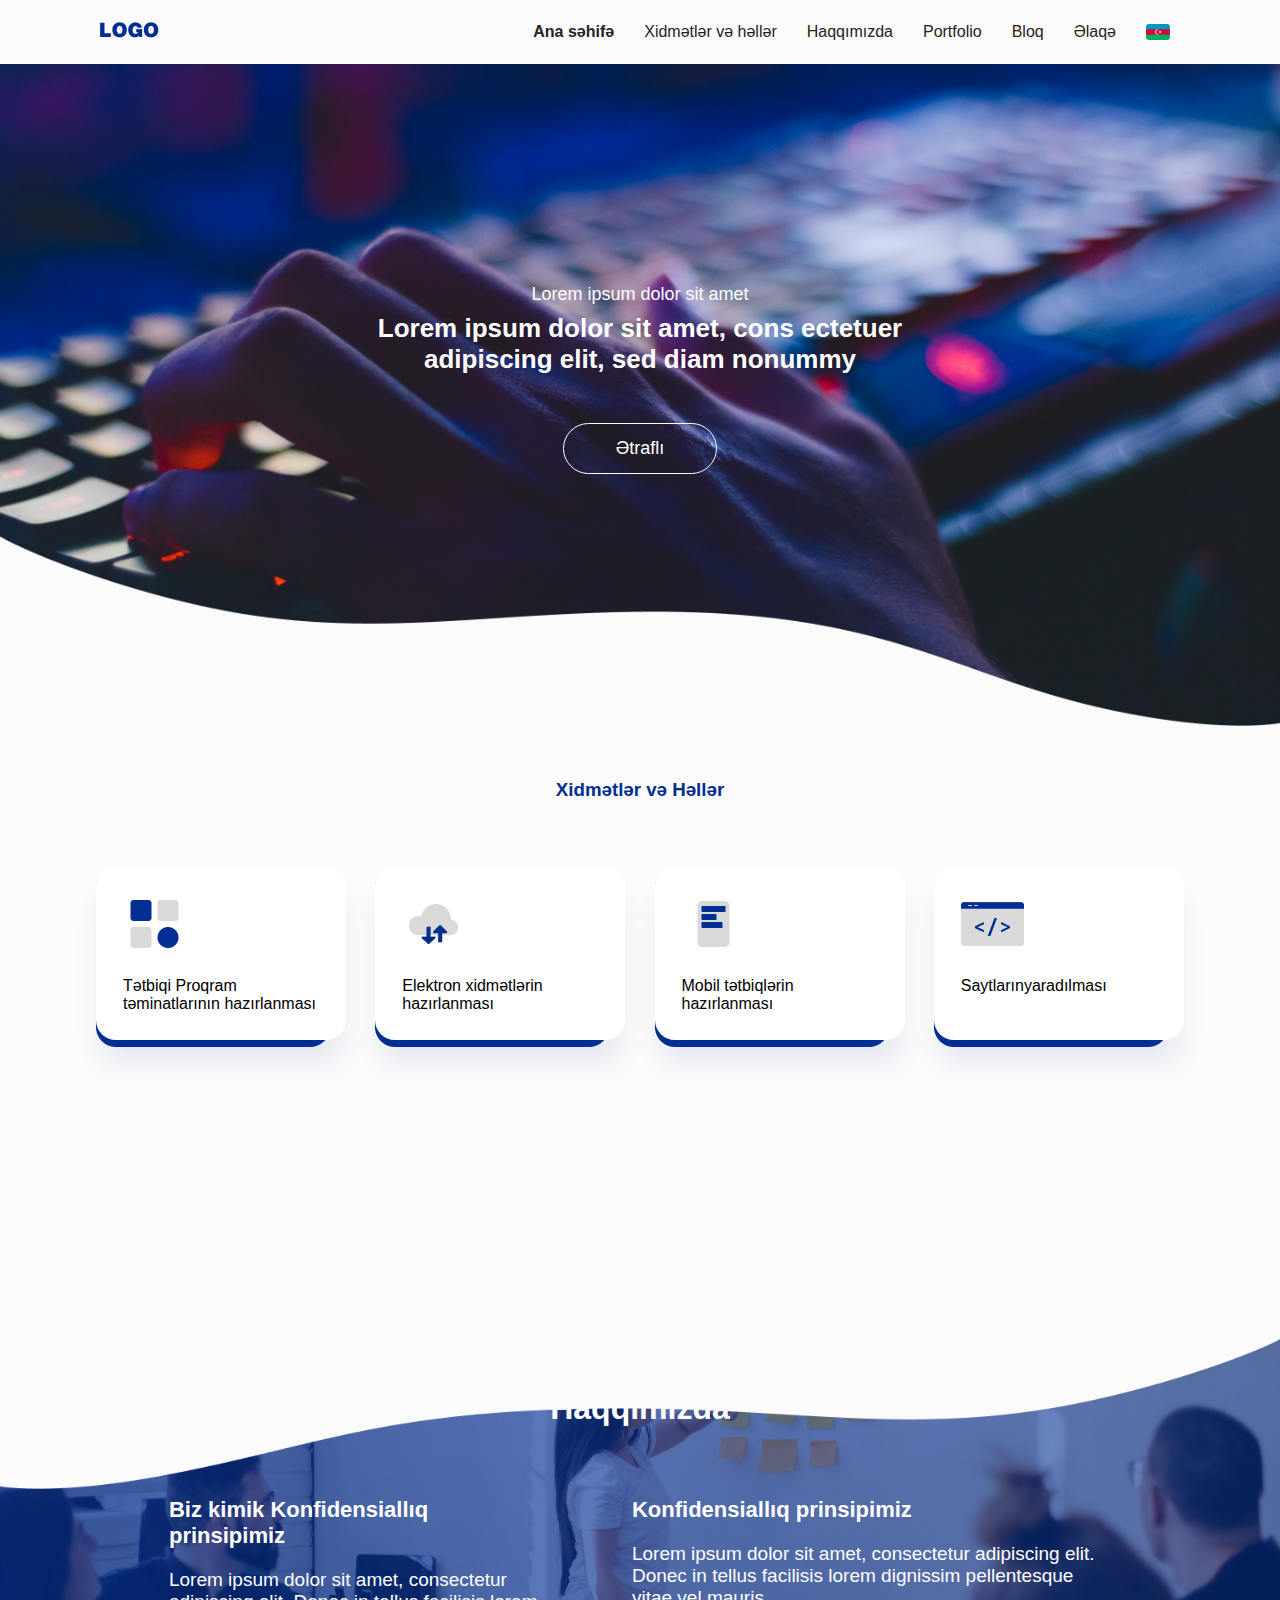
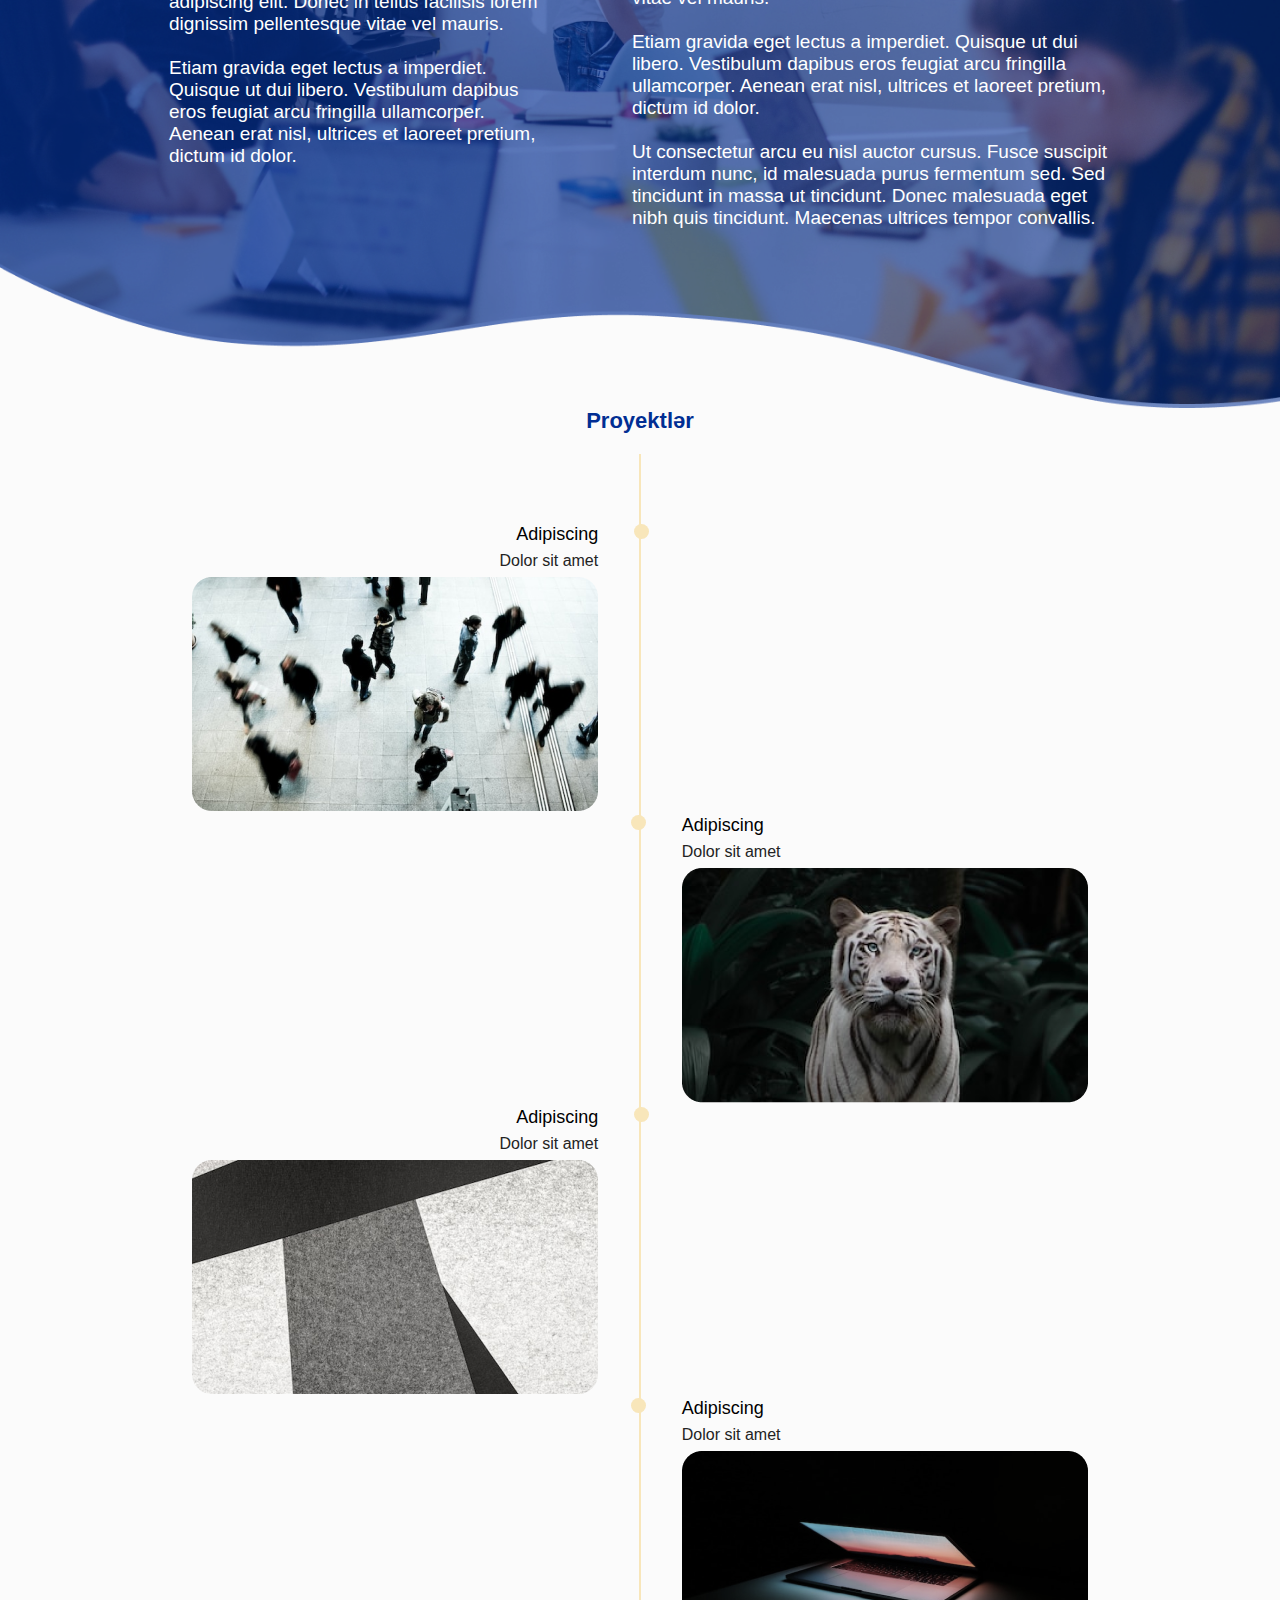
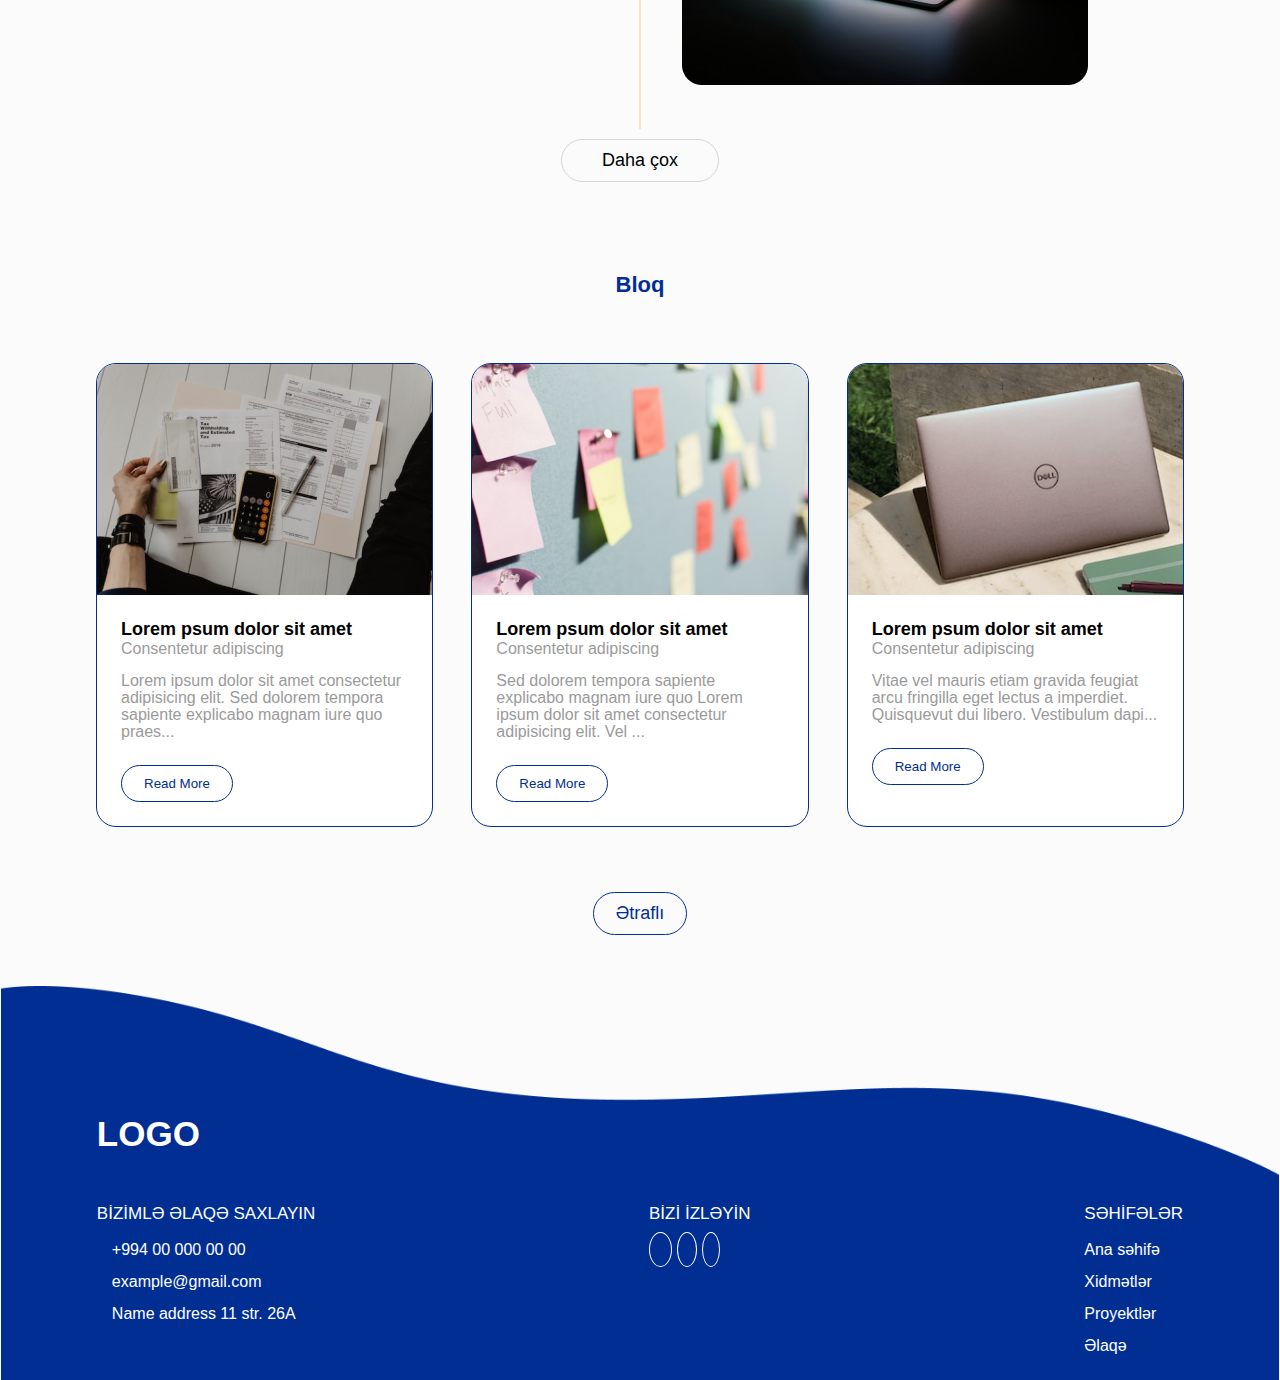
==== index.html @ 199d62a7 "first commit" ====
<!DOCTYPE html>
<html lang="en">
  <head>
    <meta charset="UTF-8" />
    <meta http-equiv="X-UA-Compatible" content="IE=edge" />
    <meta name="viewport" content="width=device-width, initial-scale=1.0" />
    <title>Document</title>
    <link rel="stylesheet" href="style.css" />
    <link
      rel="stylesheet"
      href="https://site-assets.fontawesome.com/releases/v6.2.1/css/all.css"
    />
    <link
      rel="stylesheet"
      href="https://site-assets.fontawesome.com/releases/v6.2.1/css/sharp-solid.css"
    />
    <link rel="stylesheet" href="responsive.css">
  </head>
  <body>
    <header>
      <div class="logoDiv">
        <a href="/"><img src="./media/LOGO.png" alt="" /></a>
      </div>
      <ul class="navigations">
        <li><a class="active" href="/">Ana səhifə</a></li>
        <li><a href="/services.html">Xidmətlər və həllər</a></li>
        <li><a href="/about.html">Haqqımızda</a></li>
        <li><a href="/portfolio.html">Portfolio</a></li>
        <li><a href="/blog.html">Bloq</a></li>
        <li><a href="/contact.html">Əlaqə</a></li>
        <ul class="has-dropdown">
          <img id="az" src="./media/az.png" alt="" />
          <img id="en" class="hide" src="./media/en.png" alt="" />
          <i class="fa-solid fa-sort-down"></i>
          <ul class="dropdown">
            <li>
              <a href="">
                <img class="eng" src="./media/en.png" alt="" />
              </a>
            </li>
            <li>
              <a href=""><img class="aze" src="./media/az.png" alt="" /></a>
            </li>
          </ul>
        </ul>
      </ul>
      <ul class="mobileNav">
        <li><a class="active" href="/">Ana səhifə</a></li>
        <li><a href="/services.html">Xidmətlər və həllər</a></li>
        <li><a href="/about.html">Haqqımızda</a></li>
        <li><a href="/portfolio.html">Portfolio</a></li>
        <li><a href="/blog.html">Bloq</a></li>
        <li><a href="/contact.html">Əlaqə</a></li>
        <ul class="lang mobilehas-dropdown">
          <img id="mobileaz" src="./media/az.png" alt="" />
          <img id="mobileen" class="hide" src="./media/en.png" alt="" />
          <i class="fa-solid fa-sort-down"></i>
          <ul class="mobiledropdown">
            <li>
              <a href="">
                <img class="mobileeng" src="./media/en.png" alt="" />
              </a>
            </li>
            <li>
              <a href=""><img class="mobileaze" src="./media/az.png" alt="" /></a>
            </li>
          </ul>
        </ul>
      </ul>
      <div class="navBtn">
        <div class="bar1"></div>
        <div class="bar2"></div>
        <div class="bar3"></div>
      </div>
    </header>

    <div class="section1">
      <img class="sec1Img" src="./media/homeBanner.png" alt="" />
      <div class="sec1Texts">
        <p>Lorem ipsum dolor sit amet</p>
        <h3>
          Lorem ipsum dolor sit amet, cons ectetuer adipiscing elit, sed diam
          nonummy
        </h3>
        <button>Ətraflı</button>
      </div>
    </div>

    <div class="section2">
      <img src="./media/sec2Bg.png" alt="" />
      <div class="section2Flex">
        <h3>Xidmətlər və Həllər</h3>
        <div class="sec2Content wrapper">
          <div class="box">
            <div class="boxImg">
              <img src="./media/services/box1.png" alt="" />
            </div>
            <div class="boxText">
              <p>Tətbiqi Proqram təminatlarının hazırlanması</p>
            </div>
          </div>
          <div class="box">
            <div class="boxImg">
              <img src="./media/services/box2.png" alt="" />
            </div>
            <div class="boxText"><p>Elektron xidmətlərin hazırlanması</p></div>
          </div>
          <div class="box">
            <div class="boxImg">
              <img src="./media/services/box3.png" alt="" />
            </div>
            <div class="boxText"><p>Mobil tətbiqlərin hazırlanması</p></div>
          </div>
          <div class="box">
            <div class="boxImg">
              <img src="./media/services/box4.png" alt="" />
            </div>
            <div class="boxText"><p>Saytlarınyaradılması</p></div>
          </div>
        </div>
      </div>
    </div>

    <div class="section3">
      <div class="sec3BgImages">
        <img class="sec3Img" src="./media/sec3img.png" alt="" />
        <img class="sec3Bg" src="./media/sec3bg.png" alt="" />
      </div>
      <div class="sec3Content">
        <h1>Haqqımızda</h1>
        <div class="sec3Texts">
          <div class="left">
            <h3>Biz kimik Konfidensiallıq prinsipimiz</h3>
            <p>
              Lorem ipsum dolor sit amet, consectetur adipiscing elit. Donec in
              tellus facilisis lorem dignissim pellentesque vitae vel mauris.
              <br /><br />
              Etiam gravida eget lectus a imperdiet. Quisque ut dui libero.
              Vestibulum dapibus eros feugiat arcu fringilla ullamcorper. Aenean
              erat nisl, ultrices et laoreet pretium, dictum id dolor.
            </p>
          </div>
          <div class="right">
            <h3>Konfidensiallıq prinsipimiz</h3>
            <p>
              Lorem ipsum dolor sit amet, consectetur adipiscing elit. Donec in
              tellus facilisis lorem dignissim pellentesque vitae vel mauris.
              <br /><br />
              Etiam gravida eget lectus a imperdiet. Quisque ut dui libero.
              Vestibulum dapibus eros feugiat arcu fringilla ullamcorper. Aenean
              erat nisl, ultrices et laoreet pretium, dictum id dolor.
              <br /><br />
              Ut consectetur arcu eu nisl auctor cursus. Fusce suscipit interdum
              nunc, id malesuada purus fermentum sed. Sed tincidunt in massa ut
              tincidunt. Donec malesuada eget nibh quis tincidunt. Maecenas
              ultrices tempor convallis.
            </p>
          </div>
        </div>
      </div>
    </div>

    <div class="projectPage wrapper">
      <h1>Proyektlər</h1>
      <div class="projectContainer">
        <div class="line"></div>
        <div class="proContInner">
          <div class="ProjectLeft projectDisplay">
            <div class="first">
              <h4>Adipiscing</h4>
              <p>Dolor sit amet</p>
              <div class="addImg">
                <img src="./media/projects/project1.png" alt="" />
              </div>
            </div>

            <div class="second"></div>
          </div>

          <div class="ProjectRight projectDisplay">
            <div class="first"></div>

            <div class="second">
              <h4>Adipiscing</h4>
              <p>Dolor sit amet</p>
              <div class="addImg">
                <img src="./media/projects/project2.png" alt="" />
              </div>
            </div>
          </div>

          <div class="ProjectLeft projectDisplay">
            <div class="first">
              <h4>Adipiscing</h4>
              <p>Dolor sit amet</p>
              <div class="addImg">
                <img src="./media/projects/project3.png" alt="" />
              </div>
            </div>

            <div class="second"></div>
          </div>

          <div class="ProjectRight projectDisplay">
            <div class="first"></div>

            <div class="second">
              <h4>Adipiscing</h4>
              <p>Dolor sit amet</p>
              <div class="addImg">
                <img src="./media/projects/project4.png" alt="" />
              </div>
            </div>
          </div>

          <div class="ProjectLeft projectDisplay">
            <div class="first">
              <h4>Adipiscing</h4>
              <p>Dolor sit amet</p>
              <div class="addImg">
                <img src="./media/blogs/blog5.png" alt="" />
              </div>
            </div>
            <div class="second"></div>
          </div>

          <div class="ProjectRight projectDisplay">
            <div class="first"></div>
            <div class="second">
              <h4>Adipiscing</h4>
              <p>Dolor sit amet</p>
              <div class="addImg">
                <img src="./media/blogs/blog1.png" alt="" />
              </div>
            </div>
          </div>

        </div>
      </div>
      <div class="buttonDiv">
        <button class="projectMoreBnt">Daha çox</button>
      </div>
    </div>

    <div class="blogPage wrapper">
      <h1>Bloq</h1>
      <div class="blogs">
        <div class="blogBox">
          <div class="blogImg">
            <img src="./media/blogs/blog1.png" alt="" />
          </div>
          <div class="blogContent">
            <div class="blogContentHeader">
              <h4>Lorem psum dolor sit amet</h4>
              <p>Consentetur adipiscing</p>
            </div>
            <div class="blogContentText">
              <p class="content">
                Lorem ipsum dolor sit amet consectetur adipisicing elit. Sed
                dolorem tempora sapiente explicabo magnam iure quo praesentium
                obcaecati autem in, tempore inventore voluptas! Nemo, nulla quis
                adipisci tempora id explicabo.
              </p>
              <button onclick="readMore(this)" class="blogButton">
                Read More
              </button>
            </div>
          </div>
        </div>

        <div class="blogBox">
          <div class="blogImg">
            <img src="./media/blogs/blog2.png" alt="" />
          </div>
          <div class="blogContent">
            <div class="blogContentHeader">
              <h4>Lorem psum dolor sit amet</h4>
              <p>Consentetur adipiscing</p>
            </div>
            <div class="blogContentText">
              <p class="content">
                Sed dolorem tempora sapiente explicabo magnam iure quo Lorem
                ipsum dolor sit amet consectetur adipisicing elit. Vel
                blanditiis voluptatibus officia veniam dolorum iste, aliquid
                autem. Repellat dignissimos molestiae quod error in vitae
                quisquam ipsam, ducimus quidem voluptatum repellendus.
              </p>
              <button onclick="readMore(this)" class="blogButton">
                Read More
              </button>
            </div>
          </div>
        </div>

        <div class="blogBox">
          <div class="blogImg">
            <img src="./media/blogs/blog3.png" alt="" />
          </div>
          <div class="blogContent">
            <div class="blogContentHeader">
              <h4>Lorem psum dolor sit amet</h4>
              <p>Consentetur adipiscing</p>
            </div>
            <div class="blogContentText">
              <p class="content">
                Vitae vel mauris etiam gravida feugiat arcu fringilla eget
                lectus a imperdiet. Quisquevut dui libero. Vestibulum dapibus
                eros feugiat arcu fringilla ullamcorper. Aenea dolor...
              </p>
              <button onclick="readMore(this)" class="blogButton">
                Read More
              </button>
            </div>
          </div>
        </div>

        <div class="blogBox">
          <div class="blogImg">
            <img src="./media/blogs/blog4.png" alt="" />
          </div>
          <div class="blogContent">
            <div class="blogContentHeader">
              <h4>Lorem psum dolor sit amet</h4>
              <p>Consentetur adipiscing</p>
            </div>
            <div class="blogContentText">
              <p class="content">
                Vitae vel mauris etiam gravida feugiat arcu fringilla eget
                lectus a imperdiet. Quisquevut dui libero. Vestibulum dapibus
                eros feugiat arcu fringilla ullamcorper. Aenea dolor...
              </p>
              <button onclick="readMore(this)" class="blogButton">
                Read More
              </button>
            </div>
          </div>
        </div>

        <div class="blogBox">
          <div class="blogImg">
            <img src="./media/blogs/blog5.png" alt="" />
          </div>
          <div class="blogContent">
            <div class="blogContentHeader">
              <h4>Lorem psum dolor sit amet</h4>
              <p>Consentetur adipiscing</p>
            </div>
            <div class="blogContentText">
              <p class="content">
                Vitae vel mauris etiam gravida feugiat arcu fringilla eget
                lectus a imperdiet. Quisquevut dui libero. Vestibulum dapibus
                eros feugiat arcu fringilla ullamcorper. Aenea dolor...
              </p>
              <button id="readMore" onclick="readMore(this)" class="blogButton">
                Read More
              </button>
            </div>
          </div>
        </div>

        <div class="blogBox">
          <div class="blogImg">
            <img src="./media/blogs/blog6.png" alt="" />
          </div>
          <div class="blogContent">
            <div class="blogContentHeader">
              <h4>Lorem psum dolor sit amet</h4>
              <p>Consentetur adipiscing</p>
            </div>
            <div class="blogContentText">
              <p class="content">
                Vitae vel mauris etiam gravida feugiat arcu fringilla eget
                lectus a imperdiet. Quisquevut dui libero. Vestibulum dapibus
                eros feugiat arcu fringilla ullamcorper. Aenea dolor...
              </p>
              <button onclick="readMore(this)" class="blogButton">
                Read More
              </button>
            </div>
          </div>
        </div>
      </div>
      <div class="forBtn">
        <button id="addBlogs">Ətraflı</button>
      </div>
    </div>

    <div class="footerSection">
      <!-- <img src="./media/footer.png" alt=""> -->
      <div class="footerContent">
        <div class="footerLogo">
          <h1>LOGO</h1>
        </div>
        <div class="footerItems">
          <div class="foot3ForMobile">
            <h3>Səhİfələr</h3>
            <p>
              <a href="#">Ana səhifə</a>
            </p>
            <p><a href="#">Xidmətlər</a></p>
            <p><a href="#">Proyektlər</a></p>
            <p><a href="#">Əlaqə</a></p>
          </div>
          <div class="foot1">
            <h3>Bİzİmlə əlaqə saxlayın</h3>
            <div class="foot1Items">
              <div class="phoneDiv">
                <a href="tel:+994000000000"
                  ><i class="fa-light fa-phone"></i>
                  <p>+994 00 000 00 00</p></a
                >
              </div>
              <div class="mailDiv">
                <a href="mailto:TYPE HERE MAIL ADRESS"
                  ><i class="fa-light fa-envelope"></i>
                  <p>example@gmail.com</p></a
                >
              </div>
              <div class="locationDiv">
                <a href="">
                  <i class="fa-light fa-location-dot"></i>
                  <p>Name address 11 str. 26A</p>
                </a>
              </div>
            </div>
          </div>
          <div class="foot2">
            <h3>Bİzİ İzləyİn</h3>
            <div class="socials">
              <a href="https://www.facebook.com/" target="_blank"
                ><i id="fb" class="fa-brands fa-facebook-f"></i
              ></a>
              <a href="https://www.instagram.com/" target="_blank"
                ><i id="insta" class="fa-brands fa-instagram"></i
              ></a>
              <a href="mailto:TYPE HERE MAIL ADRESS" target="_blank">
                <i id="mail" class="fa-regular fa-envelope"></i>
              </a>
            </div>
          </div>
          <div class="foot3">
            <h3>Səhİfələr</h3>
            <p>
              <a href="#">Ana səhifə</a>
            </p>
            <p><a href="#">Xidmətlər</a></p>
            <p><a href="#">Proyektlər</a></p>
            <p><a href="#">Əlaqə</a></p>
          </div>
          <div class="foot2ForMobile">
            <h3>Bİzİ İzləyİn</h3>
            <div class="socials">
              <a href="https://www.facebook.com/" target="_blank"
                ><i id="fb" class="fa-brands fa-facebook-f"></i
              ></a>
              <a href="https://www.instagram.com/" target="_blank"
                ><i id="insta" class="fa-brands fa-instagram"></i
              ></a>
              <a href="mailto:TYPE HERE MAIL ADRESS" target="_blank">
                <i id="mail" class="fa-regular fa-envelope"></i>
              </a>
            </div>
          </div>
        </div>
      </div>
    </div>

    <script src="app.js"></script>
  </body>
</html>
---- style.css ----
* {
  margin: 0;
  padding: 0;
  box-sizing: border-box;
  list-style: none;
  text-decoration: none;
}
body {
  font-family: "Helvetica Neue", sans-serif;
  background-color: #fbfbfb;
}
.wrapper {
  width: 85%;
  margin: 0 auto;
}
header {
  height: 64px;
  display: flex;
  align-items: center;
  justify-content: space-between;
  background-color: #fbfbfb;
  position: sticky;
  top: 0.1px;
  z-index: 999;
  padding: 0 143px;
}
.active{
    font-weight: bolder;
}
.navigations {
  display: flex;
}
.navigations a {
  color: #232323;
  margin-right: 56px;
}
.mobileNav{
  display: none;
}
.navBtn{
  display: none;
}
.has-dropdown {
  position: relative;
  display: flex;
  align-items: center;
  cursor: pointer;
}
.has-dropdown img{
    border-radius: 3px;
}
.has-dropdown i {
  margin-left: 10px;
  padding-bottom: 7px;
  color: #d0d0d0;
}
.has-dropdown > img {
  margin: 0;
  padding: 0;
}
.dropdown {
  position: absolute;
  background-color: #fff;
  padding: 5px 10px;
  top: 10px;
  left: -25%;
  border: 1px solid #012e93;
  border-radius: 10px;
  opacity: 0;
  visibility: hidden;
  transition: 0.4s;
}
.dropdown a {
  margin-right: 0;
}
.dropdown li {
    transition: 0.3s;
}
.dropdown li:hover{
    transform: scale(1.1);
}
.dropdown li:nth-child(1) {
  margin: 5px 0;
}
.showDropdown {
  top: 25px;
  left: -25%;
  opacity: 1;
  visibility: visible;
}

/* Section-1 */
.section1 {
  /* background-image: url(./media/homeBanner.png);
    background-position: center;
    background-repeat: no-repeat; */
  /* background-size: cover; */
  margin-top: 115px !important;
  height: 650px;
  color: #fff;
  display: flex;
  justify-content: center;
  align-items: center;
  text-align: center;
  position: relative;
}
.sec1Img {
  position: absolute;
  width: 100%;
  z-index: 11;
}

.sec1Texts {
  width: 45%;
  z-index: 12;
}
.sec1Texts p {
  font-size: 18px;
  font-weight: 300;
}
.sec1Texts h3 {
  margin-top: 8px;
  margin-bottom: 48px;
  font-size: 26px;
}
.sec1Texts button {
  font-size: 18px;
  padding: 14px 52px;
  background-color: transparent;
  color: #fff;
  border: 1px solid #fff;
  border-radius: 50px;
  transition: 0.4s;
  cursor: pointer;
}
.sec1Texts button:hover {
  background-color: #012e93;
  color: #fff;
}

/* Section-2 */

.section2 {
  position: relative;
  margin-top: 100px;
}
.section2 > img {
  position: absolute;
  width: 100%;
  height: 90vh;
  z-index: -1;
  min-height: 700px;
  /* border: 1px solid red; */
}
.section2 h3 {
  font-family: "Helvetica 65 Medium", sans-serif;
  font-weight: bold;
  color: #012e93;
  text-align: center;
  /* padding-top: 60px; */
  margin-bottom: 64px;
}
.section2Flex {
  padding-top: 200px;
}
.sec2Content {
  display: flex;
  justify-content: space-between;
}
.sec2Content .box {
  width: 23%;
  padding: 27px;
  background-color: #fff;
  position: relative;
  border-radius: 20px;
  box-shadow: 0px 27px 29px -6px rgba(1, 46, 147, 0.1);
}
.sec2Content .box::before {
  content: url(./media/services/boxBefore.png);
  width: 100%;
  height: 100%;
  position: absolute;
  bottom: -1%;
  left: 0%;
  z-index: -1;
}
.sec2Content .boxText {
  margin-top: 17px;
}

/* Section-3 */

.section3 {
  margin-top: 100px;
  /* height: 150vh; */
  width: 100%;
  /* background: url(./media/sec3img.png);
    background-size: contain;
    background-repeat: no-repeat;
    background-position: center; */
  position: relative;
  z-index: -2;
}
.sec3BgImages {
  position: relative;
}
.sec3Img {
  width: 100%;
}
.sec3Bg {
  position: absolute;
  width: 100%;
  height: 100%;
  top: 0;
  left: 0;
  opacity: 0.7;
}
.sec3Content {
  position: absolute;
  width: 80%;
  /* height: 50vh; */
  top: 50%;
  left: 50%;
  transform: translate(-50%, -50%);
}
.sec3Content h1 {
  margin-bottom: 20px;
  text-align: center;
  color: #fff;
}
.sec3Texts .left,
.sec3Texts .right {
  padding: 0 6%;
}
.sec3Texts {
  margin-top: 70px;
  color: #fff;
  display: flex;
}
.sec3Texts h3 {
  font-size: 22px;
  margin-bottom: 20px;
}
.sec3Texts p {
  font-weight: lighter;
  font-size: 19px;
}

/* ----------------- Project Page ----------------- */
.projectPage {
  /* height: 100vh; */
}
.projectPage h1 {
  text-align: center;
  font-size: 22px;
  color: #012e93;
  font-weight: 900;
  margin-bottom: 20px;
}
.projectContainer {
  position: relative;
  width: 90%;
  margin: 0 auto;
  /* border: 1px solid red; */
  height: 50%;
  padding-bottom: 40px;
}
.projectContainer .line {
  position: absolute;
  top: 0;
  left: 50%;
  height: 100%;
  width: 2px;
  background-color: #f8e6ba;
  transform: translateX(-50%);
}
.proContInner {
  padding-top: 70px;
}
.proContInner h4 {
  font-weight: 500;
  font-size: 18px;
}
.proContInner p {
  margin: 7px 0;
  font-weight: 200;
  color: #232323;
  font-size: 16px;
}
.ProjectLeft .first {
  width: 100%;
}
.ProjectRight .second {
  width: 100%;
}

.ProjectLeft {
  display: flex;
}
.ProjectLeft .first {
  width: max-content;
  margin: 0 auto;
  text-align: center;
  position: relative;
}
.ProjectLeft .first::after {
  content: "";
  position: absolute;
  top: 0;
  right: -39.5%;
  width: 15px;
  height: 15px;
  background-color: #f8e6ba;
  border-radius: 50%;
}
.ProjectLeft .second {
  width: 50%;
}
.ProjectLeft .first h4,
.ProjectLeft .first p {
  text-align: end;
}

.ProjectRight {
  display: flex;
}
.ProjectRight .first {
  width: 50%;
}
.ProjectRight .second {
  width: max-content;
  margin: 0 auto;
  text-align: center;
  position: relative;
}
.ProjectRight .second::after {
  content: "";
  position: absolute;
  top: 0;
  left: -39.5%;
  width: 15px;
  height: 15px;
  background-color: #f8e6ba;
  border-radius: 50%;
}
.ProjectRight .second h4,
.ProjectRight .second p {
  text-align: start;
}

.buttonDiv {
  margin-top: 10px;
  display: flex;
  justify-content: center;
}
.projectMoreBnt {
  text-align: center;
  cursor: pointer;
  padding: 10px 40px;
  font-size: 18px;
  background-color: transparent;
  border-radius: 50px;
  border: 1px solid #d6d6d6;
  transition: 0.3s;
}
.projectMoreBnt:hover {
  background-color: #012e93;
  color: #d6d6d6;
}

.projectDisplay {
  display: none;
  /* display: inline-block;
  display: flex;
  flex-direction: row; */
}

.projectDisplay .addImg{
  width: 100%;
}
.projectDisplay .addImg img{
  width: 100%;
  object-fit: cover;
}
.proContInner .projectDisplay:nth-child(1),
.proContInner .projectDisplay:nth-child(2),
.proContInner .projectDisplay:nth-child(3),
.proContInner .projectDisplay:nth-child(4){
    display: inline-block;
    display: flex;
}
.redd{
    border: 1px solid red;
}

/* Blog Page */
.blogPage {
  margin-top: 90px;
}
.blogPage h1 {
  text-align: center;
  font-size: 22px;
  color: #012e93;
  font-weight: 900;
}

.blogPage .blogs {
  display: flex;
  flex-wrap: wrap;
  justify-content: space-between;
}

.blogPage .blogs .blogBox {
  width: 31%;
  background-color: #fff;
  border: 1px solid #012e93;
  border-radius: 20px;
  overflow: hidden;
  margin-top: 65px;
  cursor: pointer;
  transition: 0.3s;
}
.blogPage .blogs .blogBox:hover {
  box-shadow: rgba(50, 50, 93, 0.25) 0px 13px 27px -5px,
    rgba(0, 0, 0, 0.3) 0px 8px 16px -8px;
}
.blogPage .blogs .blogBox .blogImg {
  width: 100%;
  height: 231px;
}
.blogPage .blogs .blogBox .blogImg img {
  width: 100%;
  height: 100%;
  object-fit: cover;
}
.blogPage .blogs .blogBox .blogContent {
  padding: 24px;
}
.blogContent h4 {
  font-size: 18px;
}
.blogContent p {
  color: #9a9a9a;
  font-weight: lighter;
  line-height: 17px;
}
.blogContentHeader {
  margin-bottom: 15px;
}
.blogButton {
  background-color: transparent;
  padding: 10px 22px;
  border: 1px solid #012e93;
  color: #012e93;
  border-radius: 50px;
  transition: 0.3s;
  cursor: pointer;
  margin-top: 25px;
}
.blogButton:hover {
  background-color: #012e93;
  color: #d6d6d6;
}

.hide {
  display: none;
}
.show {
  display: inline-block;
}

.blogPage .blogs .blogBox {
  display: none;
}
.blogs .blogBox:nth-child(1),
.blogs .blogBox:nth-child(2),
.blogs .blogBox:nth-child(3) {
  display: block;
}
.forBtn {
  text-align: center;
  margin-top: 40px;
}
#addBlogs {
  text-align: center;
  background-color: transparent;
  font-size: 18px;
  padding: 10px 22px;
  border: 1px solid #012e93;
  color: #012e93;
  border-radius: 50px;
  transition: 0.3s;
  cursor: pointer;
  margin-top: 25px;
}
#addBlogs:hover {
  background-color: #012e93;
  color: #d6d6d6;
}

/* ------------ Footer ------------*/

.footerSection {
  margin-top: 60px;
  position: relative;
  width: 100%;
  background: url(./media/footer.png);
  background-repeat: no-repeat;
  background-size: cover;
  padding-bottom: 100px;
  border: 1px solid transparent;
}
.footerSection > img {
  width: 100%;
}
.footerLogo {
  width: 80%;
}
.foot3ForMobile,
.foot2ForMobile{
  display: none;
}

.footerContent {
  color: #fff;
  width: 85%;
  margin: 0 auto;
  margin-top: 10% !important;
}
.footerContent a {
  color: #fff;
}
.footerLogo {
  margin-bottom: 68px;
}
.footerLogo h1 {
  font-size: 40px;
}
.footerItems {
  display: flex;
  justify-content: space-between;
}
.footerItems h3 {
  text-transform: uppercase;
  margin-bottom: 18px;
  line-height: 20px;
  font-weight: 500;
  font-size: 19px;
}
.footerItems p {
  font-size: 18px;
}

.foot1 div {
  margin-bottom: 16px;
}
.foot1 .phoneDiv a,
.mailDiv a,
.locationDiv a {
  display: flex;
}
.foot1 .phoneDiv i,
.mailDiv i,
.locationDiv i {
  margin-right: 15px;
  font-size: 18px;
}

.socials i {
  border: 1px solid #fff;
  border-radius: 50%;
  padding: 8px;
  font-size: 18px;
}
#fb {
  padding: 8px 10.5px;
  cursor: pointer;
  transition: 0.3s;
}
#fb:hover {
  background-color: #fff;
  color: #1677f2;
}
#insta {
  padding: 8px 9px;
  margin: 0 5px;
  cursor: pointer;
  transition: 0.3s;
}
#insta:hover {
  background: #f09433;
  background: -moz-linear-gradient(
    45deg,
    #f09433 0%,
    #e6683c 25%,
    #dc2743 50%,
    #cc2366 75%,
    #bc1888 100%
  );
  background: -webkit-linear-gradient(
    45deg,
    #f09433 0%,
    #e6683c 25%,
    #dc2743 50%,
    #cc2366 75%,
    #bc1888 100%
  );
  background: linear-gradient(
    45deg,
    #f09433 0%,
    #e6683c 25%,
    #dc2743 50%,
    #cc2366 75%,
    #bc1888 100%
  );
}
#mail {
  cursor: pointer;
  transition: 0.3s;
}
#mail:hover {
  background-color: #fff;
  color: red;
}

.foot3 p {
  font-size: 18px;
  margin-bottom: 16px;
  cursor: pointer;
  transition: 0.3s;
}
---- responsive.css ----
* {
  margin: 0;
  padding: 0;
  box-sizing: border-box;
  list-style: none;
  text-decoration: none;
}

@media screen and (max-width: 1803px) {
  .ProjectLeft .first::after {
    right: -36.5%;
  }
  .ProjectRight .second::after {
    left: -36.5%;
  }
}
@media screen and (max-width: 1755px) {
  .ProjectLeft .first::after {
    right: -34.5%;
  }
  .ProjectRight .second::after {
    left: -34.5%;
  }
}
@media screen and (max-width: 1717px) {
  .ProjectLeft .first::after {
    right: -32.7%;
  }
  .ProjectRight .second::after {
    left: -32.7%;
  }
}
@media screen and (max-width: 1675px) {
  .ProjectLeft .first::after {
    right: -30.7%;
  }
  .ProjectRight .second::after {
    left: -30.7%;
  }
}

@media screen and (max-width: 1620px) {
  .section1 {
    height: 500px;
  }
  .ProjectLeft .first::after {
    right: -28%;
    /* width: 15px;
        height: 15px; */
  }
  .ProjectRight .second::after {
    left: -28%;
    /* width: 15px;
        height: 15px; */
  }
}
@media screen and (max-width: 1580px) {
  .ProjectLeft .first::after {
    right: -26.5%;
  }
  .ProjectRight .second::after {
    left: -26.5%;
  }
}

@media screen and (max-width: 1544px) {
  .ProjectLeft .first::after {
    right: -24.5%;
  }
  .ProjectRight .second::after {
    left: -24.5%;
  }
}

@media screen and (max-width: 1510px) {
  .ProjectLeft .first::after {
    right: -23%;
  }
  .ProjectRight .second::after {
    left: -23%;
  }
}
@media screen and (max-width: 1480px) {
  .ProjectLeft .first::after {
    right: -21.7%;
  }
  .ProjectRight .second::after {
    left: -21.7%;
  }
}
@media screen and (max-width: 1452px) {
  .ProjectLeft .first::after {
    right: -20.2%;
  }
  .ProjectRight .second::after {
    left: -20.2%;
  }
}
@media screen and (max-width: 1445px) {
  .ProjectLeft .first::after {
    right: -20%;
  }
  .ProjectRight .second::after {
    left: -20%;
  }
}

/* ------- 1440px ------- */

@media screen and (max-width: 1440px) {
  .section2Flex {
    padding-top: 100px;
  }

  .section3 {
    margin-top: 80px;
    width: 100%;
    position: relative;
    z-index: -2;
  }

  .ProjectLeft .first::after {
    right: -19.8%;
  }
  .ProjectRight .second::after {
    left: -19.8%;
  }
}

@media screen and (max-width: 1400px) {
  .ProjectLeft .first::after {
    right: -17.8%;
  }
  .ProjectRight .second::after {
    left: -17.8%;
  }

  .sec3Content {
    position: absolute;
    top: 55%;
  }
  .sec3Texts .left,
  .sec3Texts .right {
    padding: 0 4%;
  }
}

@media screen and (max-width: 1400px) {
  .ProjectLeft .first::after {
    right: -15.4%;
  }
  .ProjectRight .second::after {
    left: -15.4%;
  }
}

@media screen and (max-width: 1343px) {
  header {
    padding: 0 100px;
  }
  .ProjectLeft .first::after {
    right: -15%;
  }
  .ProjectRight .second::after {
    left: -15%;
  }

  .section1 {
    height: 400px;
  }
}

@media screen and (max-width: 1320px) {
  .navigations a:not(.dropdown li a) {
    margin-right: 30px;
  }

  .ProjectLeft .first::after {
    right: -13.5%;
  }
  .ProjectRight .second::after {
    left: -13.5%;
  }

  .footerSection {
    margin-top: 50px;
    padding-bottom: 10px;
  }
  .footerSection > img {
    width: 100%;
  }

  .footerLogo {
    margin-bottom: 50px;
  }
  .footerLogo h1 {
    font-size: 35px;
  }

  .footerItems h3 {
    text-transform: uppercase;
    margin-bottom: 17px;
    font-size: 17px;
  }
  .footerItems p {
    font-size: 16px;
  }

  .foot1 div {
    margin-bottom: 14px;
  }

  .foot1 .phoneDiv i,
  .mailDiv i,
  .locationDiv i {
    font-size: 16px;
  }

  .socials i {
    font-size: 16px;
  }

  .foot3 p {
    font-size: 16px;
    margin-bottom: 14px;
  }
}

@media screen and (max-width: 1316px) {
  .ProjectLeft .first::after {
    right: -13.5%;
  }
  .ProjectRight .second::after {
    left: -13.5%;
  }
}

@media screen and (max-width: 1299px) {
  .ProjectLeft .first::after {
    right: -13%;
  }
  .ProjectRight .second::after {
    left: -13%;
  }
}

@media screen and (max-width: 1290px) {
  .ProjectLeft .first::after {
    right: -12.5%;
  }
  .ProjectRight .second::after {
    left: -12.5%;
  }
}
@media screen and (max-width: 1263px) {
  .ProjectLeft .first::after {
    right: -11.1%;
  }
  .ProjectRight .second::after {
    left: -11.1%;
  }

  .sec2Content .box {
    width: 24%;
    padding: 22px;
    position: relative;
  }

  .blogPage .blogs .blogBox {
    width: 32%;
    margin-top: 55px;
  }

  header {
    padding: 0 100px;
  }
  .navigations a {
    margin-right: 30px;
  }
}

@media screen and (max-width: 1250px) {
  .ProjectLeft .first::after {
    right: -10.5%;
  }
  .ProjectRight .second::after {
    left: -10.5%;
  }
}

@media screen and (max-width: 1200px) {
  .ProjectLeft .first::after {
    right: -8.5%;
  }
  .ProjectRight .second::after {
    left: -8.5%;
  }
}
@media screen and (max-width: 1162px) {
  .section1 {
    height: 300px;
  }

  .ProjectLeft .first::after {
    right: -6.5%;
  }
  .ProjectRight .second::after {
    left: -6.5%;
  }

  .section2 {
    margin-top: 80px;
  }

  .section2Flex {
    padding-top: 80px;
  }
  .sec2Content {
    flex-wrap: wrap;
  }
  .sec2Content .box {
    width: 45%;
    padding: 25px 25px 35px 25px;
    background-color: #fff;
    position: relative;
    border-radius: 20px;
    box-shadow: 0px 27px 29px -6px rgba(1, 46, 147, 0.1);
  }

  .sec2Content .box:nth-child(3),
  .sec2Content .box:nth-child(4) {
    margin-top: 60px;
  }

  .section2 > img {
    position: absolute;
    height: 90vh;
    z-index: -1;
    min-height: 740px;
  }

  .sec2Content .box::before {
    content: url(./media/services/boxBefore.png);
    position: absolute;
    top: 0;
    left: 5px;
    z-index: -1;
    width: 100% !important;
  }

  .sec2Content .box {
    position: relative;
  }

  .sec3Content {
    position: absolute;
    width: 90%;
    top: 50%;
    left: 50%;
    transform: translate(-50%, -50%);
  }
}

@media screen and (max-width: 1130px) {
  .sec1Texts {
    width: 60%;
  }
  .sec1Texts h3 {
    margin-top: 8px;
    margin-bottom: 30px;
  }
  .ProjectLeft .first::after {
    right: -11%;
  }
  .ProjectRight .second::after {
    left: -11%;
  }

  .projectContainer {
    width: 100%;
    height: 50%;
    padding-bottom: 40px;
  }

  .section3 {
    margin-top: 20px;
  }

  .sec3Content h1 {
    font-size: 30px;
  }
  .sec3Texts h3 {
    font-size: 19px;
  }
  .sec3Texts p {
    font-weight: lighter;
    font-size: 17px;
  }
}

@media screen and (max-width: 1080px) {
  header {
    padding: 0 80px;
  }

  .ProjectLeft .first::after {
    right: -8.3%;
  }
  .ProjectRight .second::after {
    left: -8.3%;
  }

  .sec2Content .box {
    width: 47%;
    padding: 25px 25px 37px 25px;
  }

  .sec3Content {
    width: 93%;
  }
}

@media screen and (max-width: 1080px) {
  .ProjectLeft .first::after {
    right: -8.3%;
  }
  .ProjectRight .second::after {
    left: -8.3%;
  }
}

@media screen and (max-width: 1024px) {
  .ProjectLeft .first::after {
    right: -14.5%;
  }
  .ProjectRight .second::after {
    left: -14.5%;
  }

  .ProjectLeft .first {
    width: 40%;
  }
  .ProjectRight .second {
    width: 40%;
  }

  .blogPage .blogs .blogBox {
    width: 48%;
    margin-top: 50px;
  }
  .blogs .blogBox:nth-child(4) {
    display: block;
  }
}

@media screen and (max-width: 990px) {
  .section1 {
    height: 200px;
  }

  .navigations {
    display: none;
  }
  .navBtn {
    display: block;
    width: 40px;
    height: 30px;
    display: flex;
    flex-direction: column;
    justify-content: space-between;
  }
  .navBtn .bar1,
  .bar2,
  .bar3 {
    width: 100%;
    height: 4px;
    background-color: #012e93;
    border-radius: 5px;
    transition: 0.5s;
  }

  .barActive .bar1 {
    transform: rotate(-45deg) translate(-14px, 8px);
  }
  .barActive .bar2 {
    opacity: 0;
  }
  .barActive .bar3 {
    transform: rotate(45deg) translate(-9px, -5px);
  }
  .mobileNav {
    display: inline-block;
    position: absolute;
    width: 100%;
    top: 64px;
    left: -100%;
    /* background-color: #012e93; */
    background-color: #fff;
    height: 100vh;
    padding-top: 30px;
    padding-left: 80px;
    transition: 0.4s;
  }
  .mobileNav.navActive {
    left: 0;
  }
  .mobileNav a {
    color: #000;
    font-size: 16px;
  }
  .mobileNav li {
    margin-bottom: 2px;
    padding: 5px 0;
  }

  .mobilehas-dropdown {
    position: relative;
    display: flex;
    align-items: center;
    cursor: pointer;
  }
  .mobilehas-dropdown img {
    border-radius: 3px;
  }
  .mobilehas-dropdown i {
    margin-left: 10px;
    padding-bottom: 7px;
    color: #d0d0d0;
  }
  .mobilehas-dropdown > img {
    margin: 0;
    padding: 0;
  }
  .mobiledropdown a {
    margin-right: 0;
  }
  .mobiledropdown li {
    transition: 0.3s;
  }
  .mobiledropdown li:hover {
    transform: scale(1.1);
  }
  .mobiledropdown {
    position: absolute;
    background-color: #fff;
    padding: 2px 7px;
    top: 10px;
    left: -1%;
    border: 1px solid #012e93;
    border-radius: 10px;
    opacity: 0;
    visibility: hidden;
    /* opacity: 1;
    visibility: visible; */
    transition: 0.4s;
    z-index: 99;
  }
  .mobileshowDropdown {
    top: 25px;
    left: -1%;
    opacity: 1;
    visibility: visible;
  }
  .mobiledropdown li:nth-child(1) {
    margin: 1px 0;
  }
  /* .dropdown li:nth-child(2) {
    margin-bottom: 2px;
  } */
}

@media screen and (max-width: 990px) {
  .mobileNav {
    padding-top: 2%;
    padding-left: 4%;
  }
  header {
    padding: 0 4%;
  }
  .sec2Content.wrapper {
    width: 93%;
  }
  .sec3Content {
    position: absolute;
    width: 93%;
  }
  .sec3Texts .left,
  .sec3Texts .right {
    padding: 0 1%;
  }
  .blogPage.wrapper {
    width: 93%;
  }
  .footerContent {
    width: 93%;
  }
}

@media screen and (max-width: 800px) {
  .barActive .bar1 {
    transform: rotate(-45deg) translate(-12px, 6px);
  }
  .barActive .bar2 {
    opacity: 0;
  }
  .barActive .bar3 {
    transform: rotate(45deg) translate(-9px, -5px);
  }
  .section1 {
    height: 150px;
  }
  .section2Flex h3 {
    margin-bottom: 40px;
  }
  .navBtn {
    width: 35px;
    height: 25px;
  }
  .navBtn .bar1,
  .bar2,
  .bar3 {
    height: 3px;
  }
  .ProjectLeft .first::after {
    right: -15.5%;
  }
  .ProjectRight .second::after {
    left: -15.5%;
  }
  .sec1Texts h3 {
    font-size: 23px;
  }
  .sec1Texts button {
    font-size: 16px;
    padding: 10px 40px;
  }
  .section2Flex {
    padding-top: 50px;
  }
  .section2 > img {
    position: absolute;
    width: 100%;
    min-height: 1199px;
    z-index: -1;
  }
  .sec2Content {
    display: flex;
    justify-content: center;
  }
  .sec2Content .box:nth-child(1) {
    margin-bottom: 60px;
  }
  .sec2Content .box {
    width: 53%;
    padding: 25px 25px 37px 25px;
  }

  .section3 {
    margin-top: 50px;
    min-height: 650px;
    width: 100%;
    position: relative;
    z-index: -2;
  }
  .sec3Content h1 {
    margin-bottom: 10px;
  }
  .sec3Texts {
    margin-top: 45px;
  }
  .sec3Img {
    width: 100%;
    min-height: 650px;
  }
  .sec3Bg {
    position: absolute;
    width: 100%;
    min-height: 650px;
    top: 0;
    left: 0;
    opacity: 0.7;
  }
  .sec3Texts {
    max-height: 600px;
  }
}

@media screen and (max-width: 764px) {
  .sec1Texts p {
    font-size: 16px;
  }
  .sec1Texts h3 {
    font-size: 19px;
    margin-bottom: 20px;
  }
  .sec1Texts button {
    font-size: 15px;
    padding: 9px 37px;
  }
  .sec2Content .box {
    width: 55%;
    padding: 25px 25px 37px 25px;
  }
  .section3 {
    margin-top: 30px;
    min-height: 800px;
  }
  .sec3Img {
    width: 100%;
    min-height: 800px;
    object-fit: cover;
  }
  .sec3Bg {
    position: absolute;
    width: 100%;
    min-height: 800px;
    top: 0;
    left: 0;
    opacity: 0.7;
    object-fit: cover;
  }
  .sec3Texts {
    display: flex;
    flex-direction: column;
  }
  .sec3Texts .left {
    margin-bottom: 40px;
  }
  .sec3Texts h3 {
    margin-bottom: 10px;
    text-align: center;
  }

  .projectPage.wrapper {
    width: 100%;
  }
  .proContInner {
    padding-top: 40px;
  }
  .ProjectLeft .first::after {
    right: -14.8%;
  }
  .ProjectRight .second::after {
    left: -14.8%;
  }
}

@media screen and (max-width: 696px) {
  .section1 {
    height: 100px;
  }
  .sec2Content .box {
    width: 65%;
  }
  .section2 > img {
    min-height: 1100px;
    object-fit: cover;
  }
  .sec2Content .box {
    margin: 0 !important;
    margin-bottom: 40px !important;
  }
  .section3 {
    margin-top: 0px;
  }
  .sec3Content {
    top: 50%;
  }
  .section3 {
    min-height: 750px;
  }
  .sec3Img {
    min-height: 750px;
  }
  .sec3Bg {
    min-height: 750px;
  }

  .footerLogo h1 {
    font-size: 27px;
  }
  .footerItems h3 {
    font-size: 16px;
  }
}

@media screen and (max-width: 638px) {
  .sec1Texts {
    width: 75%;
  }
  .sec1Texts h3 {
    font-size: 18px;
    margin-bottom: 20px;
  }
  .sec1Texts button {
    font-size: 15px;
    padding: 9px 32px;
  }
  .ProjectLeft .first::after {
    right: -15.3%;
  }
  .ProjectRight .second::after {
    left: -15.3%;
  }
}

@media screen and (max-width: 600px) {
  .sec2Content .box {
    width: 75%;
  }
  .ProjectLeft .first::after {
    right: -16%;
  }
  .ProjectRight .second::after {
    left: -16%;
  }
}

@media screen and (max-width: 600px) {
  .section1 {
    height: 50px;
  }
  .sec2Content .box {
    width: 80%;
    padding-right: 10px;
  }
  .ProjectLeft .first {
    width: 45%;
  }
  .ProjectRight .second {
    width: 45%;
  }
  .ProjectLeft .first::after {
    right: -8.5%;
  }
  .ProjectRight .second::after {
    left: -8.5%;
  }
  .blogPage .blogs {
    justify-content: center;
  }
  .blogPage .blogs .blogBox {
    width: 85%;
    margin-top: 50px;
  }
  .blogPage .blogs .blogBox:nth-child(4) {
    display: none;
  }
}

@media screen and (max-width: 600px) {
  .section1 {
    height: 350px;
    margin-top: 1px !important;
  }
  .sec1Img {
    height: 100%;
    object-fit: cover;
  }
  .section2 {
    margin-top: 1px;
  }
  .section2Flex {
    padding-top: 20px;
  }
  .section2Flex h3 {
    font-size: 18px;
    margin-bottom: 30px;
  }
  .section2Flex .boxText p {
    font-size: 15px;
  }
  .section3 {
    min-height: 860px;
  }
  .sec3Img {
    min-height: 860px;
  }
  .sec3Bg {
    min-height: 860px;
  }
  .sec3Content {
    top: 50%;
  }
  .sec3Content h1 {
    font-size: 20px;
  }
  .sec3Texts {
    margin-top: 30px;
  }
  .sec3Texts h3 {
    font-size: 18px;
  }

  .footerItems .foot2 {
    display: none;
  }
  .footerItems {
    flex-wrap: wrap;
  }
  .footerItems .foot3 {
    display: none;
  }
  .foot3ForMobile,
  .foot2ForMobile {
    display: block;
  }
  .footerItems .foot1 {
    width: 52%;
  }
  .foot3ForMobile {
    width: 43%;
  }
  .foot3ForMobile p {
    font-size: 16px;
    margin-bottom: 14px;
  }
  .footerItems .foot2ForMobile {
    /* width: 100%; */
    text-align: center;
    margin: 0 auto;
    margin-top: 10px;
  }
}

@media screen and (max-width: 425px) {
  .sec1Texts {
    width: 95%;
  }
  .sec2Content .box {
    width: 95%;
    padding: 15px 15px 45px 20px;
  }
  .ProjectLeft .first::after {
    right: -10%;
  }
  .ProjectRight .second::after {
    left: -10%;
  }
}

@media screen and (max-width: 369px) {
  .sec2Content .box:nth-child(1){
    padding-bottom: 30px;
  }
  .section3 {
    min-height: 920px;
  }
  .sec3Img {
    min-height: 920px;
  }
  .sec3Bg {
    min-height: 920px;
  }

  .footerItems {
    flex-wrap: wrap;
  }
  .footerItems .foot3ForMobile{
    width: 100%;
    display: flex;
    flex-direction: column;
    align-items: center;
  }
  .footerItems .foot1{
    width: 100%;
    display: flex;
    flex-direction: column;
    align-items: center;
    margin-top: 15px;
  }
}
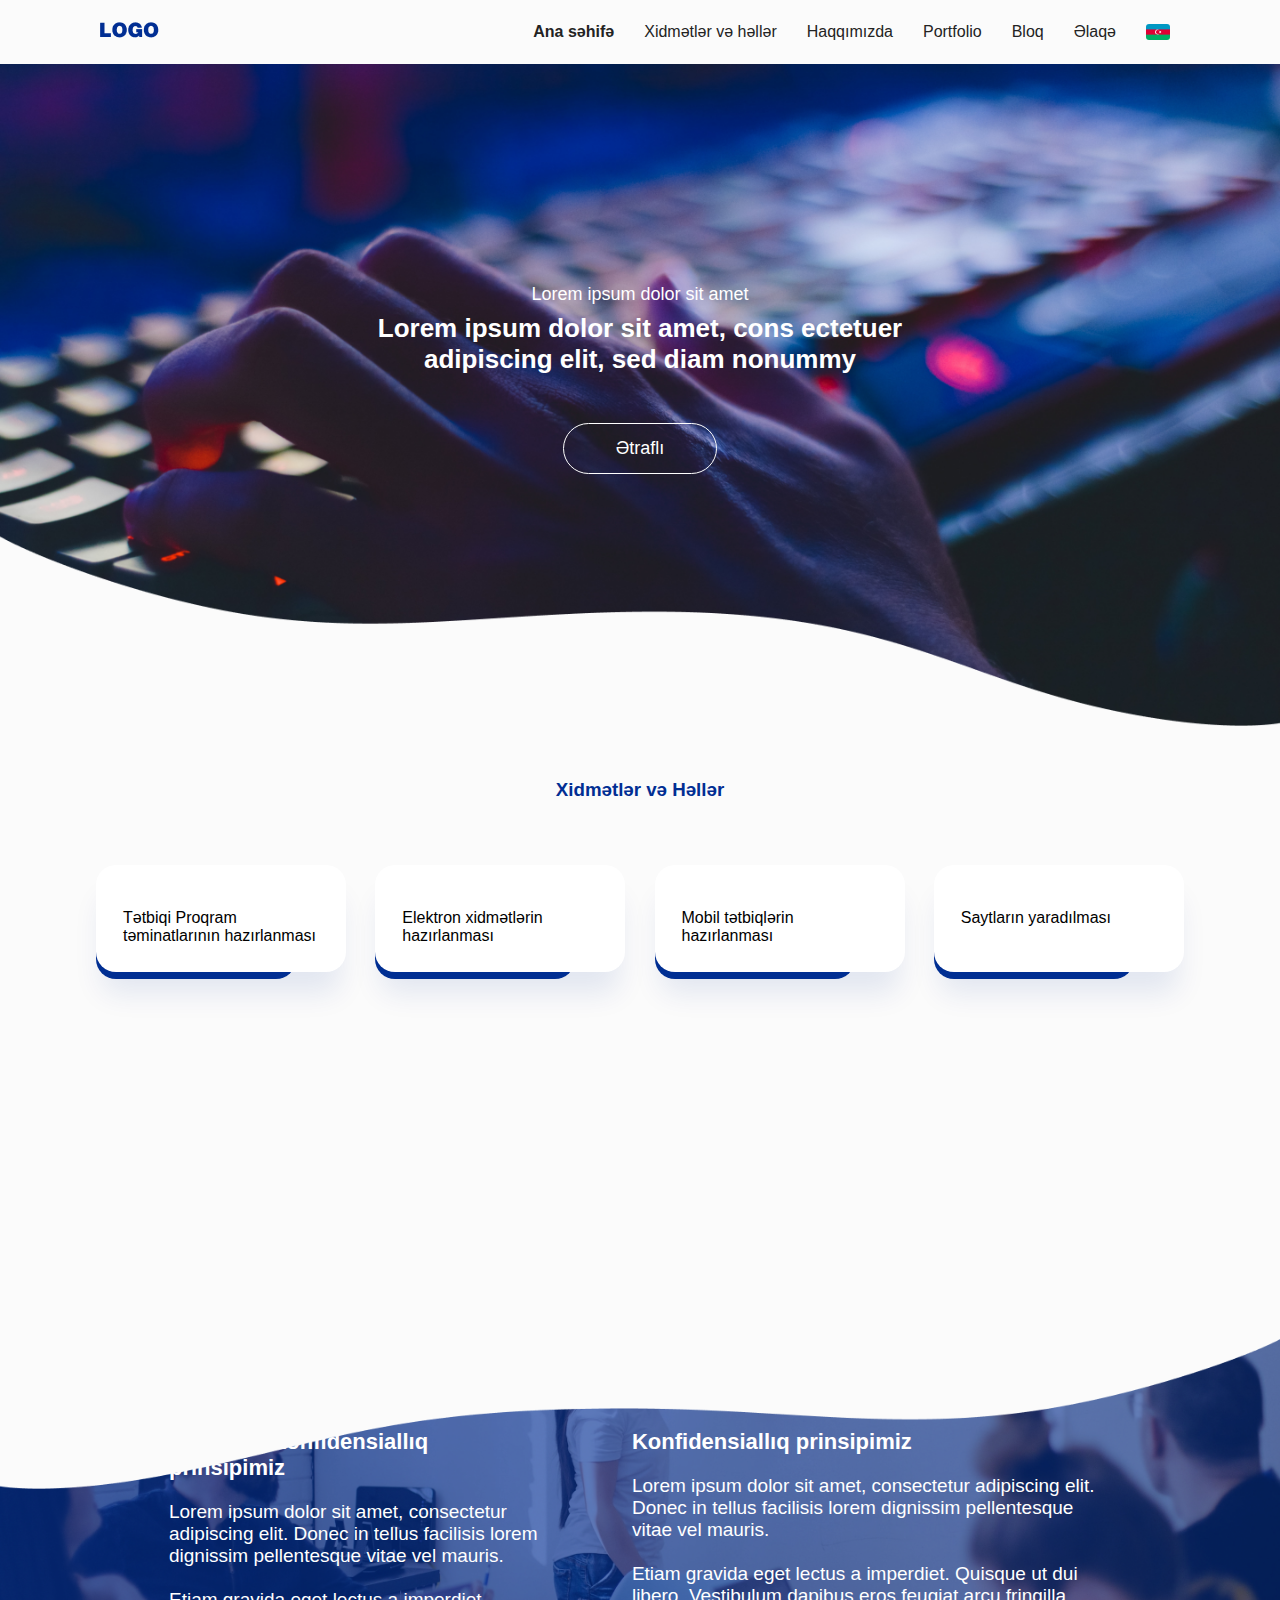
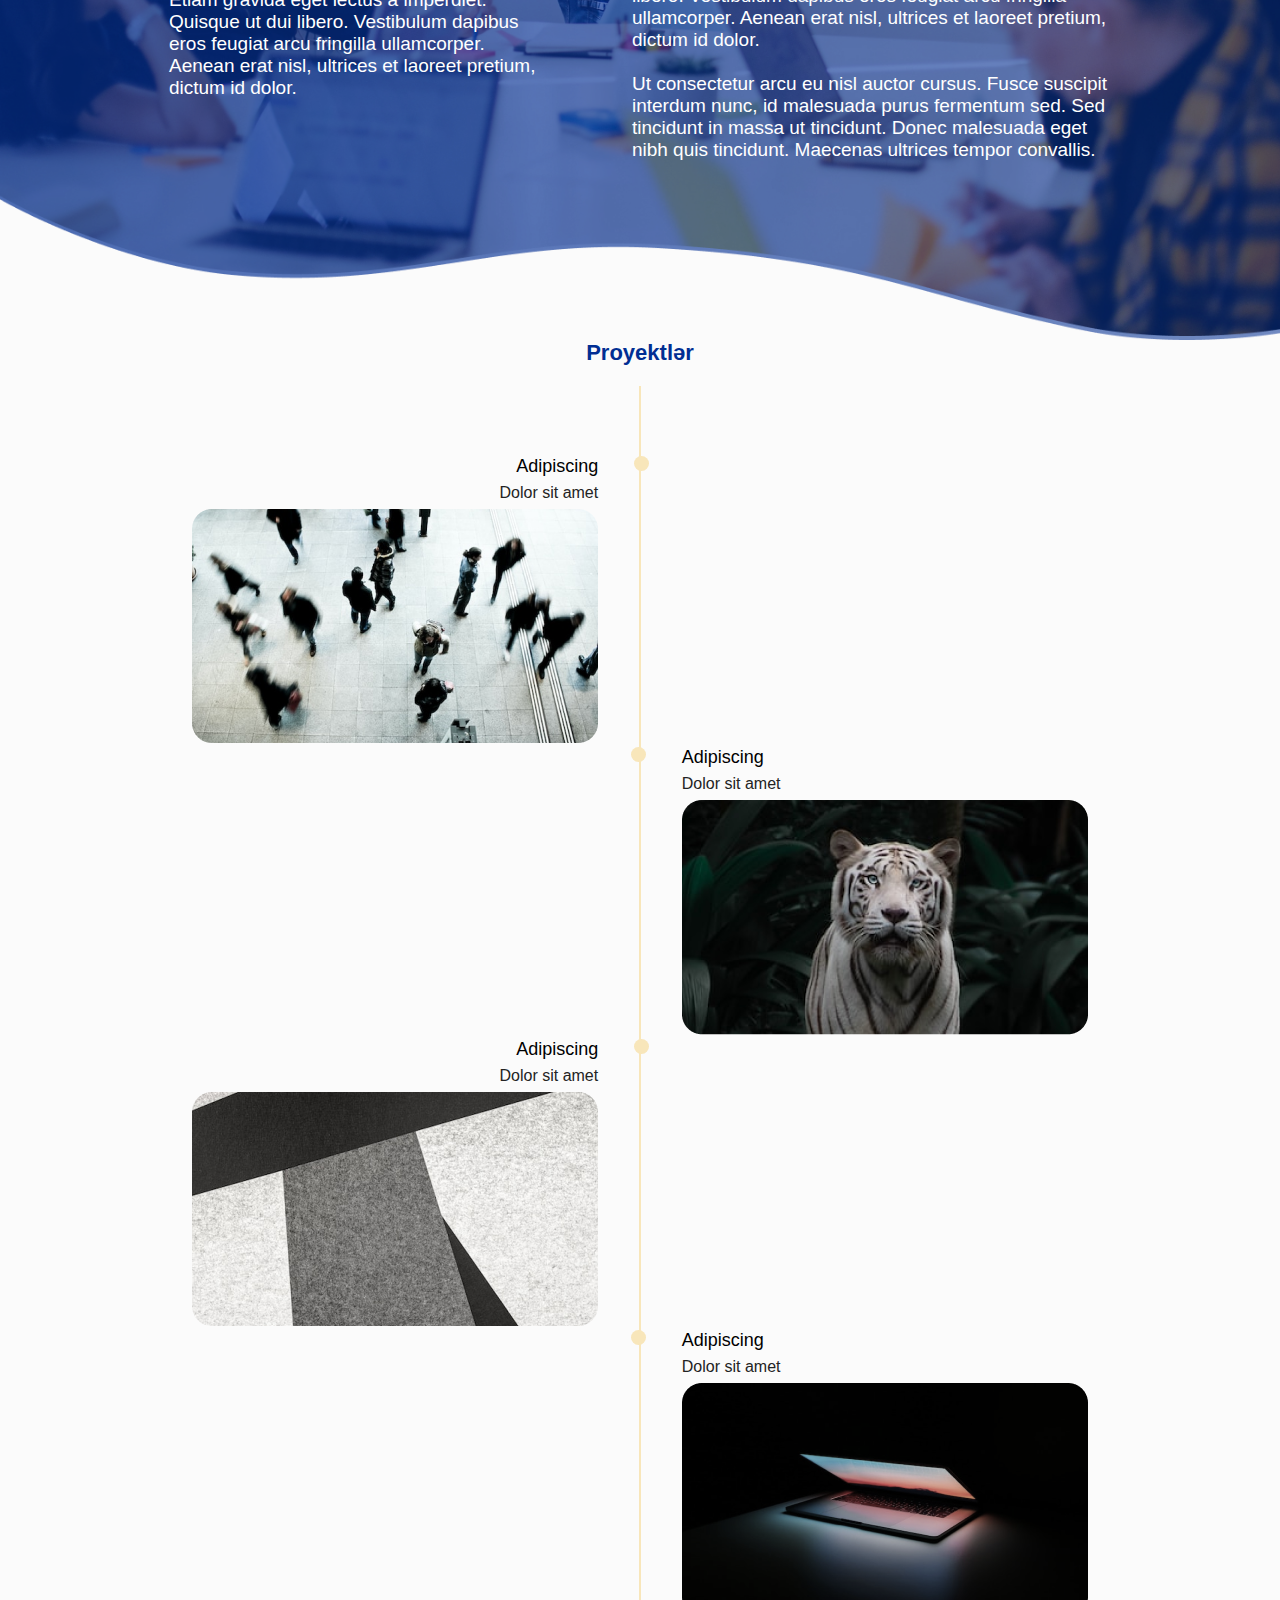
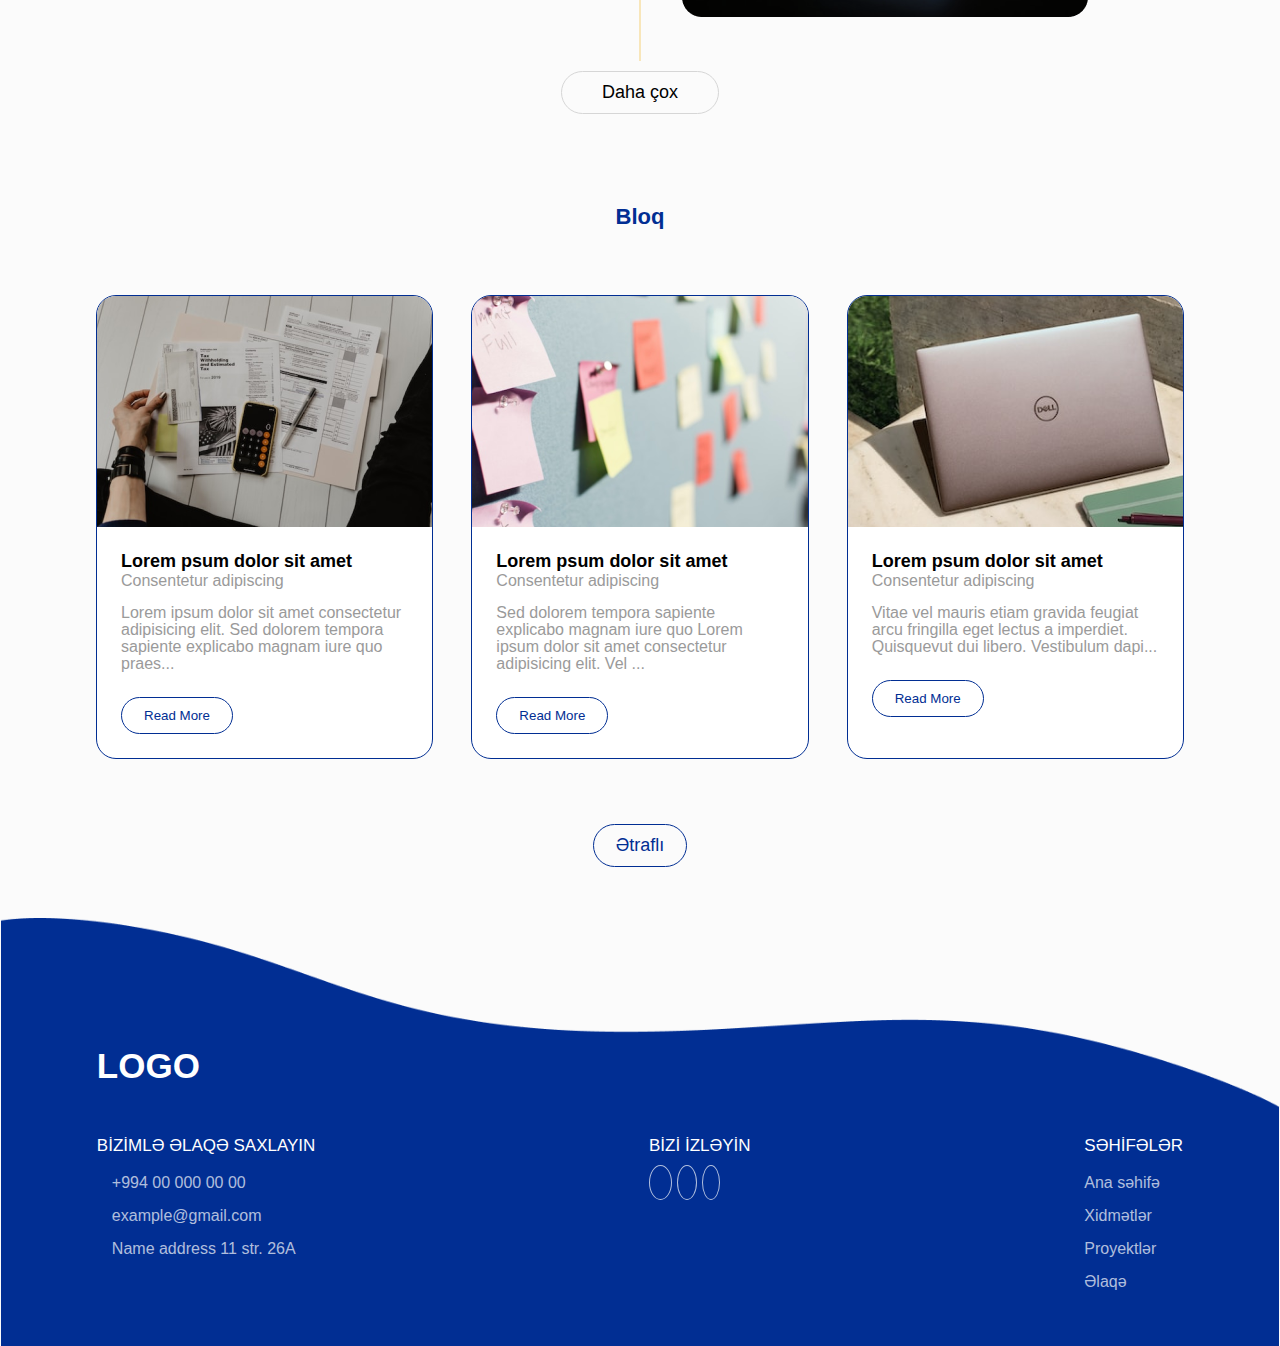
==== commit 88c9ee89: "addgifs" ====
--- a/index.html
+++ b/index.html
@@ -14,7 +14,7 @@
       rel="stylesheet"
       href="https://site-assets.fontawesome.com/releases/v6.2.1/css/sharp-solid.css"
     />
-    <link rel="stylesheet" href="responsive.css">
+    <link rel="stylesheet" href="responsive.css" />
   </head>
   <body>
     <header>
@@ -22,12 +22,12 @@
         <a href="/"><img src="./media/LOGO.png" alt="" /></a>
       </div>
       <ul class="navigations">
-        <li><a class="active" href="/">Ana səhifə</a></li>
-        <li><a href="/services.html">Xidmətlər və həllər</a></li>
-        <li><a href="/about.html">Haqqımızda</a></li>
-        <li><a href="/portfolio.html">Portfolio</a></li>
-        <li><a href="/blog.html">Bloq</a></li>
-        <li><a href="/contact.html">Əlaqə</a></li>
+        <li class="links"><a href="#homepage">Ana səhifə</a></li>
+        <li class="links"><a href="#services">Xidmətlər və həllər</a></li>
+        <li class="links"><a href="#about">Haqqımızda</a></li>
+        <li class="links"><a href="#portfolio">Portfolio</a></li>
+        <li class="links"><a href="#blog">Bloq</a></li>
+        <li class="links"><a href="#contact">Əlaqə</a></li>
         <ul class="has-dropdown">
           <img id="az" src="./media/az.png" alt="" />
           <img id="en" class="hide" src="./media/en.png" alt="" />
@@ -45,12 +45,12 @@
         </ul>
       </ul>
       <ul class="mobileNav">
-        <li><a class="active" href="/">Ana səhifə</a></li>
-        <li><a href="/services.html">Xidmətlər və həllər</a></li>
-        <li><a href="/about.html">Haqqımızda</a></li>
-        <li><a href="/portfolio.html">Portfolio</a></li>
-        <li><a href="/blog.html">Bloq</a></li>
-        <li><a href="/contact.html">Əlaqə</a></li>
+        <li class="links"><a href="#homepage">Ana səhifə</a></li>
+        <li class="links"><a href="#services">Xidmətlər və həllər</a></li>
+        <li class="links"><a href="#about">Haqqımızda</a></li>
+        <li class="links"><a href="#portfolio">Portfolio</a></li>
+        <li class="links"><a href="#blog">Bloq</a></li>
+        <li class="links"><a href="#contact">Əlaqə</a></li>
         <ul class="lang mobilehas-dropdown">
           <img id="mobileaz" src="./media/az.png" alt="" />
           <img id="mobileen" class="hide" src="./media/en.png" alt="" />
@@ -62,7 +62,9 @@
               </a>
             </li>
             <li>
-              <a href=""><img class="mobileaze" src="./media/az.png" alt="" /></a>
+              <a href=""
+                ><img class="mobileaze" src="./media/az.png" alt=""
+              /></a>
             </li>
           </ul>
         </ul>
@@ -74,7 +76,7 @@
       </div>
     </header>
 
-    <div class="section1">
+    <div class="sections section1" id="homepage">
       <img class="sec1Img" src="./media/homeBanner.png" alt="" />
       <div class="sec1Texts">
         <p>Lorem ipsum dolor sit amet</p>
@@ -82,47 +84,89 @@
           Lorem ipsum dolor sit amet, cons ectetuer adipiscing elit, sed diam
           nonummy
         </h3>
-        <button>Ətraflı</button>
+        <a href="#services"><button>Ətraflı</button></a>
       </div>
     </div>
 
-    <div class="section2">
+    <div class="sections section2" id="services">
       <img src="./media/sec2Bg.png" alt="" />
       <div class="section2Flex">
         <h3>Xidmətlər və Həllər</h3>
         <div class="sec2Content wrapper">
           <div class="box">
-            <div class="boxImg">
-              <img src="./media/services/box1.png" alt="" />
-            </div>
-            <div class="boxText">
-              <p>Tətbiqi Proqram təminatlarının hazırlanması</p>
+            <div class="boxInner">
+              <div class="boxImg">
+                <!-- <img src="./media/services/box1.png" alt="" /> -->
+                <lord-icon
+                  src="https://cdn.lordicon.com/txmlvqat.json"
+                  trigger="loop"
+                  delay="700"
+                  colors="primary:#012e93,secondary:#ebe6ef"
+                  style="width: 85px; height: 85px"
+                >
+                </lord-icon>
+              </div>
+              <div class="boxText">
+                <p>Tətbiqi Proqram təminatlarının hazırlanması</p>
+              </div>
             </div>
           </div>
           <div class="box">
-            <div class="boxImg">
-              <img src="./media/services/box2.png" alt="" />
-            </div>
-            <div class="boxText"><p>Elektron xidmətlərin hazırlanması</p></div>
+            <div class="boxInner">
+              <div class="boxImg">
+                <!-- <img src="./media/services/box2.png" alt="" /> -->
+                <lord-icon
+                  src="https://cdn.lordicon.com/lfqstkwj.json"
+                  trigger="loop"
+                  delay="700"
+                  colors="outline:#fff,primary:#002f93,secondary:#ebe6ef"
+                  style="width: 75px; height: 75px"
+                >
+                </lord-icon>
+              </div>
+              <div class="boxText">
+                <p>Elektron xidmətlərin hazırlanması</p>
+              </div>
+            </div>
           </div>
           <div class="box">
-            <div class="boxImg">
-              <img src="./media/services/box3.png" alt="" />
-            </div>
-            <div class="boxText"><p>Mobil tətbiqlərin hazırlanması</p></div>
+            <div class="boxInner">
+              <div class="boxImg">
+                <!-- <img src="./media/services/box3.png" alt="" /> -->
+                <lord-icon
+                  src="https://cdn.lordicon.com/iqocwzif.json"
+                  trigger="loop"
+                  delay="700"
+                  colors="primary:#002f93,secondary:#ffffff"
+                  style="width: 75px; height: 75px"
+                >
+                </lord-icon>
+              </div>
+              <div class="boxText"><p>Mobil tətbiqlərin hazırlanması</p></div>
+            </div>
           </div>
           <div class="box">
-            <div class="boxImg">
-              <img src="./media/services/box4.png" alt="" />
-            </div>
-            <div class="boxText"><p>Saytlarınyaradılması</p></div>
+            <div class="boxInner">
+              <div class="boxImg">
+                <!-- <img src="./media/services/box4.png" alt="" /> -->
+                <lord-icon
+                  src="https://cdn.lordicon.com/qbaenubu.json"
+                  trigger="loop"
+                  delay="700"
+                  colors="primary:#ffffff,secondary:#002f93"
+                  style="width: 75px; height: 75px"
+                >
+                </lord-icon>
+              </div>
+              <div class="boxText"><p>Saytların yaradılması</p></div>
+            </div>
           </div>
         </div>
       </div>
     </div>
 
-    <div class="section3">
-      <div class="sec3BgImages">
+    <div class="sections section3">
+      <div class="sec3BgImages" id="about">
         <img class="sec3Img" src="./media/sec3img.png" alt="" />
         <img class="sec3Bg" src="./media/sec3bg.png" alt="" />
       </div>
@@ -160,7 +204,7 @@
       </div>
     </div>
 
-    <div class="projectPage wrapper">
+    <div class="sections projectPage wrapper" id="portfolio">
       <h1>Proyektlər</h1>
       <div class="projectContainer">
         <div class="line"></div>
@@ -234,7 +278,6 @@
               </div>
             </div>
           </div>
-
         </div>
       </div>
       <div class="buttonDiv">
@@ -242,7 +285,7 @@
       </div>
     </div>
 
-    <div class="blogPage wrapper">
+    <div class="sections blogPage wrapper" id="blog">
       <h1>Bloq</h1>
       <div class="blogs">
         <div class="blogBox">
@@ -385,7 +428,7 @@
       </div>
     </div>
 
-    <div class="footerSection">
+    <div class="sections footerSection" id="contact">
       <!-- <img src="./media/footer.png" alt=""> -->
       <div class="footerContent">
         <div class="footerLogo">
@@ -466,5 +509,6 @@
     </div>
 
     <script src="app.js"></script>
+    <script src="https://cdn.lordicon.com/fudrjiwc.js"></script>
   </body>
 </html>
--- a/style.css
+++ b/style.css
@@ -1,4 +1,3 @@
-
 * {
   margin: 0;
   padding: 0;
@@ -7,8 +6,13 @@
   text-decoration: none;
 }
 body {
-  font-family: "Helvetica Neue", sans-serif;
   background-color: #fbfbfb;
+  font-family: "HelveticaNeue-Light", "Helvetica Neue Light", "Helvetica Neue",
+    Helvetica, Arial, "Lucida Grande", sans-serif;
+}
+html,
+body {
+  scroll-behavior: smooth;
 }
 .wrapper {
   width: 85%;
@@ -25,8 +29,8 @@
   z-index: 999;
   padding: 0 143px;
 }
-.active{
-    font-weight: bolder;
+.active {
+  font-weight: bolder;
 }
 .navigations {
   display: flex;
@@ -35,10 +39,10 @@
   color: #232323;
   margin-right: 56px;
 }
-.mobileNav{
+.mobileNav {
   display: none;
 }
-.navBtn{
+.navBtn {
   display: none;
 }
 .has-dropdown {
@@ -47,8 +51,8 @@
   align-items: center;
   cursor: pointer;
 }
-.has-dropdown img{
-    border-radius: 3px;
+.has-dropdown img {
+  border-radius: 3px;
 }
 .has-dropdown i {
   margin-left: 10px;
@@ -75,10 +79,10 @@
   margin-right: 0;
 }
 .dropdown li {
-    transition: 0.3s;
-}
-.dropdown li:hover{
-    transform: scale(1.1);
+  transition: 0.3s;
+}
+.dropdown li:hover {
+  transform: scale(1.1);
 }
 .dropdown li:nth-child(1) {
   margin: 5px 0;
@@ -175,13 +179,23 @@
   position: relative;
   border-radius: 20px;
   box-shadow: 0px 27px 29px -6px rgba(1, 46, 147, 0.1);
-}
+  cursor: pointer;
+}
+.sec2Content .boxInner {
+  transition: 0.3s;
+}
+.sec2Content .boxInner:hover {
+  transform: scale(1.05);
+}
+
 .sec2Content .box::before {
-  content: url(./media/services/boxBefore.png);
-  width: 100%;
+  content: "";
+  position: absolute;
+  background-color: #002f93;
+  border-radius: 20px;
+  width: 80%;
   height: 100%;
-  position: absolute;
-  bottom: -1%;
+  bottom: -7%;
   left: 0%;
   z-index: -1;
 }
@@ -376,22 +390,22 @@
   flex-direction: row; */
 }
 
-.projectDisplay .addImg{
-  width: 100%;
-}
-.projectDisplay .addImg img{
+.projectDisplay .addImg {
+  width: 100%;
+}
+.projectDisplay .addImg img {
   width: 100%;
   object-fit: cover;
 }
 .proContInner .projectDisplay:nth-child(1),
 .proContInner .projectDisplay:nth-child(2),
 .proContInner .projectDisplay:nth-child(3),
-.proContInner .projectDisplay:nth-child(4){
-    display: inline-block;
-    display: flex;
-}
-.redd{
-    border: 1px solid red;
+.proContInner .projectDisplay:nth-child(4) {
+  display: inline-block;
+  display: flex;
+}
+.redd {
+  border: 1px solid red;
 }
 
 /* Blog Page */
@@ -518,7 +532,7 @@
   width: 80%;
 }
 .foot3ForMobile,
-.foot2ForMobile{
+.foot2ForMobile {
   display: none;
 }
 
@@ -527,9 +541,16 @@
   width: 85%;
   margin: 0 auto;
   margin-top: 10% !important;
+  padding-bottom: 30px;
+
 }
 .footerContent a {
-  color: #fff;
+  font-style: normal;
+  font-weight: 400;
+  font-size: 16px;
+  line-height: 19px;
+  font-family: "Helvetica Neue", sans-serif;
+  color: rgba(255, 255, 255, 0.7);
 }
 .footerLogo {
   margin-bottom: 68px;
@@ -549,7 +570,12 @@
   font-size: 19px;
 }
 .footerItems p {
-  font-size: 18px;
+  font-style: normal;
+  font-weight: 400;
+  font-size: 16px;
+  line-height: 19px;
+  font-family: "Helvetica Neue", sans-serif;
+  color: rgba(255, 255, 255, 0.7);
 }
 
 .foot1 div {
@@ -568,7 +594,7 @@
 }
 
 .socials i {
-  border: 1px solid #fff;
+  border: 1px solid rgba(255, 255, 255, 0.7);
   border-radius: 50%;
   padding: 8px;
   font-size: 18px;
--- a/responsive.css
+++ b/responsive.css
@@ -340,12 +340,15 @@
   }
 
   .sec2Content .box::before {
-    content: url(./media/services/boxBefore.png);
+    content: "";
     position: absolute;
-    top: 0;
-    left: 5px;
+    background-color: #002f93;
+    border-radius: 20px;
+    width: 80%;
+    height: 100%;
+    bottom: -7%;
+    left: 0%;
     z-index: -1;
-    width: 100% !important;
   }
 
   .sec2Content .box {
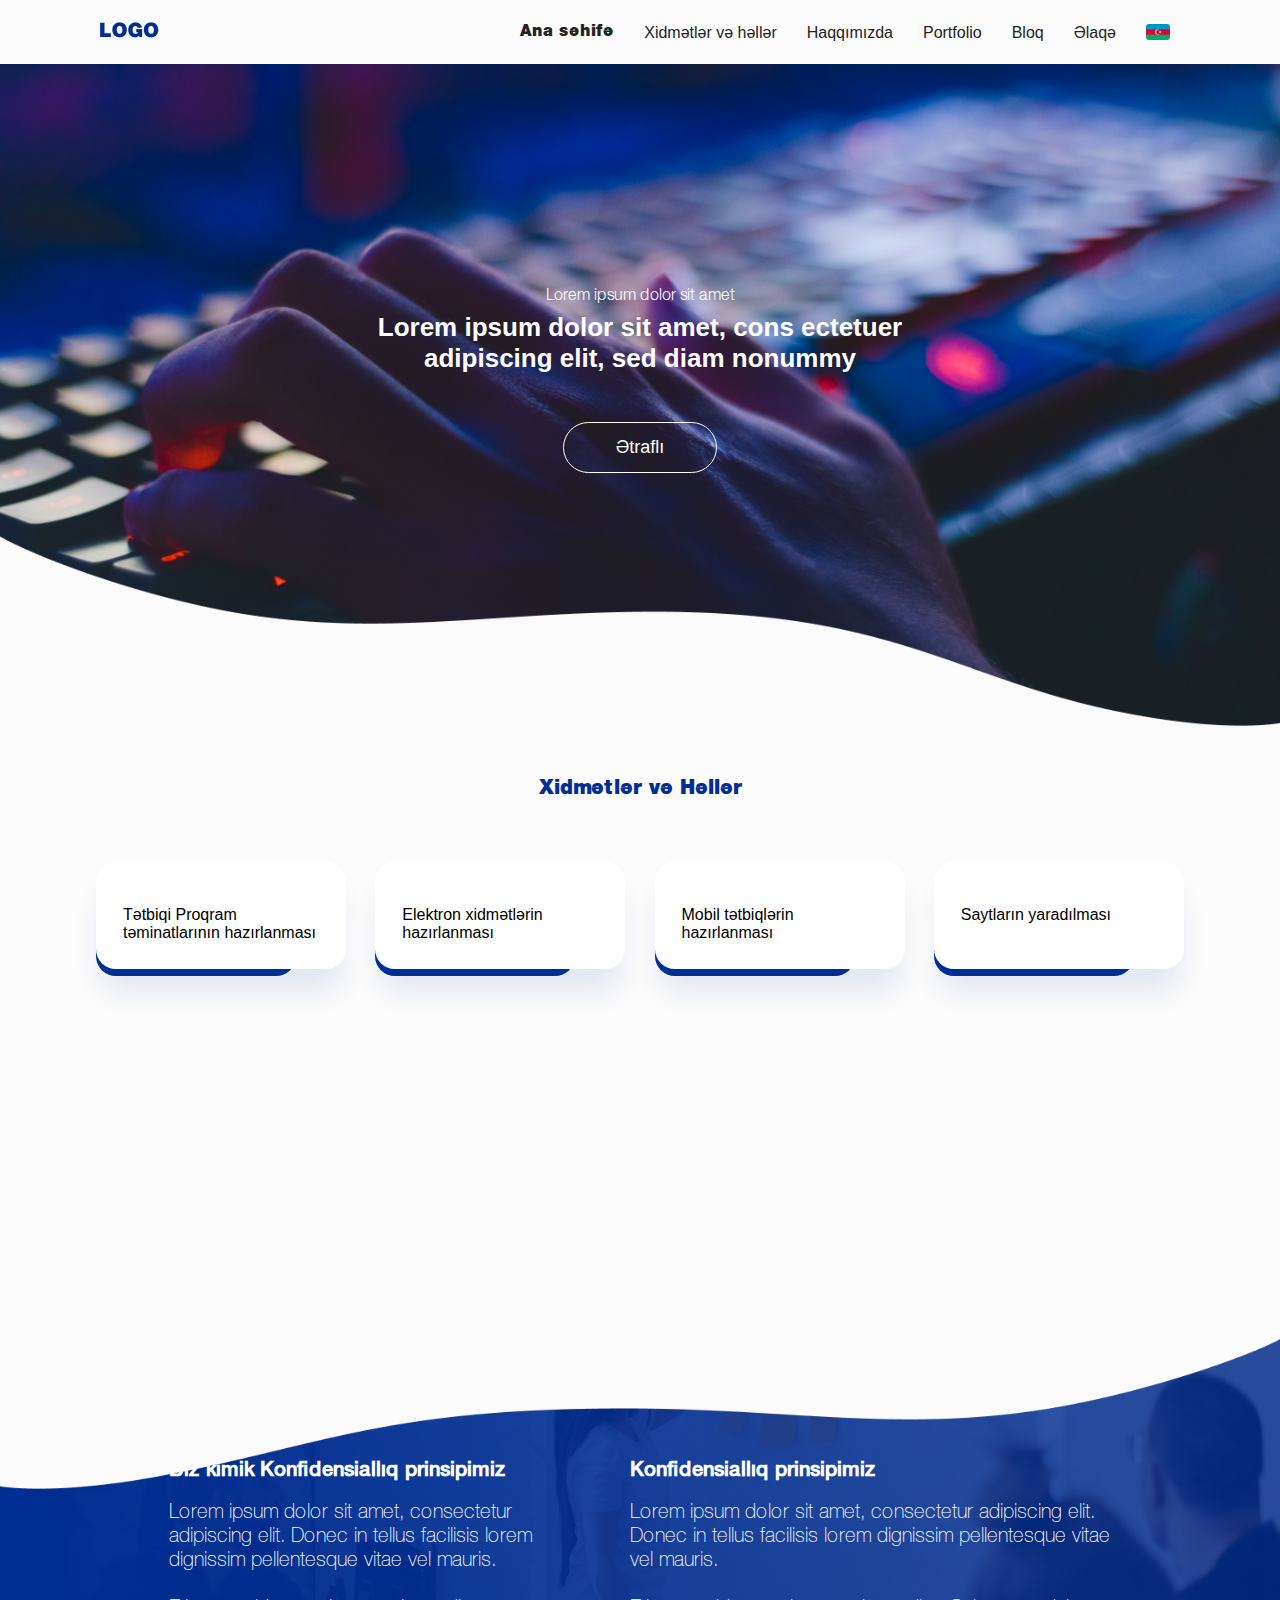
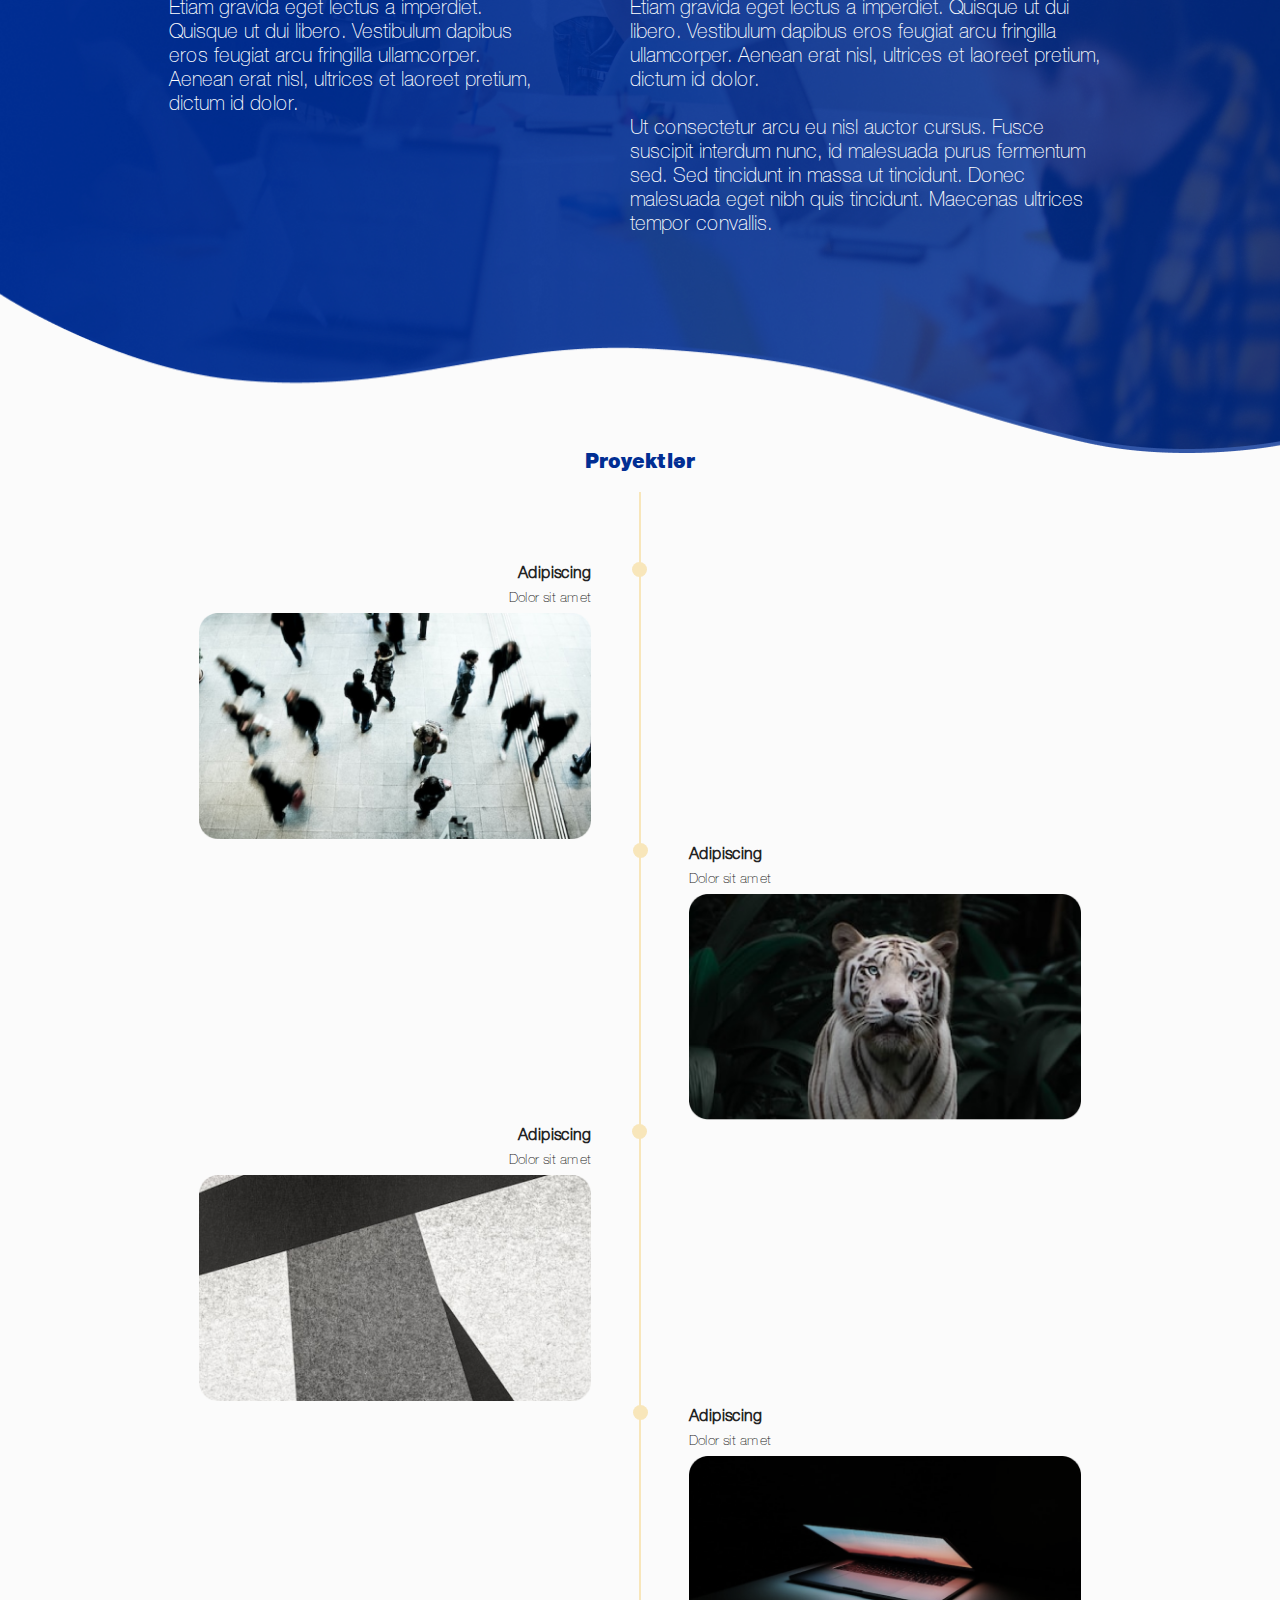
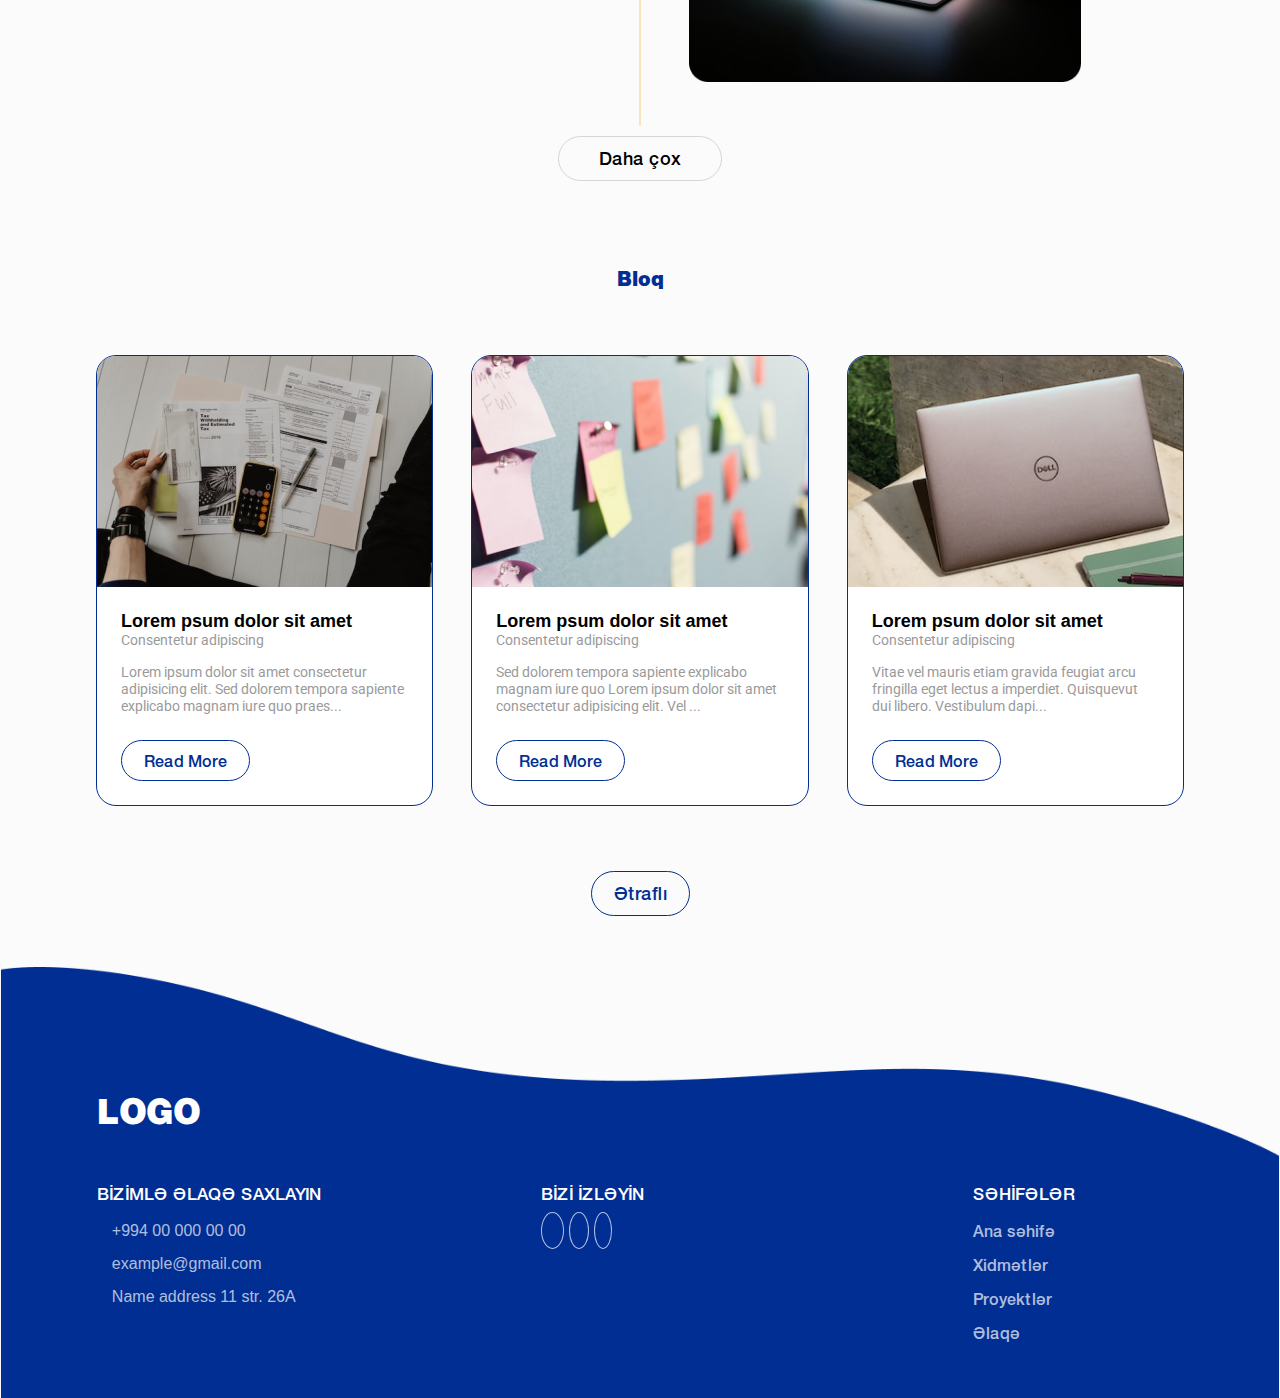
==== commit 014f148d: "update" ====
--- a/index.html
+++ b/index.html
@@ -102,7 +102,7 @@
                   trigger="loop"
                   delay="700"
                   colors="primary:#012e93,secondary:#ebe6ef"
-                  style="width: 85px; height: 85px"
+                  style="width: 75px; height: 75px"
                 >
                 </lord-icon>
               </div>
--- a/style.css
+++ b/style.css
@@ -1,9 +1,28 @@
+@import url("https://fonts.googleapis.com/css2?family=Roboto:ital,wght@0,100;0,300;0,400;0,500;0,700;0,900;1,100;1,300;1,400;1,500;1,700;1,900&display=swap");
 * {
   margin: 0;
   padding: 0;
   box-sizing: border-box;
   list-style: none;
   text-decoration: none;
+}
+
+@font-face {
+  font-family: "helvetica100";
+  src: url("./HelveticaNeue/HelveticaNeue-Thin.woff2") format("woff");
+}
+@font-face {
+  font-family: "helvetica300";
+  src: url("./HelveticaNeue/HelveticaNeue-Light.woff2") format("woff");
+}
+@font-face {
+  font-family: "helvetica500";
+  src: url("./HelveticaNeue/HelveticaNeue-Medium.woff2") format("woff");
+  font-weight: 500;
+}
+@font-face {
+  font-family: "helvetica900";
+  src: url("./HelveticaNeue/HelveticaNeue-Black.woff2") format("woff");
 }
 body {
   background-color: #fbfbfb;
@@ -29,18 +48,23 @@
   z-index: 999;
   padding: 0 143px;
 }
-.active {
-  font-weight: bolder;
-}
 .navigations {
   display: flex;
 }
 .navigations a {
+  font-weight: 400;
+  margin-right: 56px;
+  font-size: 16px;
+  line-height: 19px;
   color: #232323;
-  margin-right: 56px;
 }
 .mobileNav {
   display: none;
+}
+.active {
+  font-family: "helvetica900" !important;
+  font-weight: 900;
+  /* font-weight: bolder; */
 }
 .navBtn {
   display: none;
@@ -120,8 +144,10 @@
   z-index: 12;
 }
 .sec1Texts p {
-  font-size: 18px;
+  font-family: "helvetica300";
   font-weight: 300;
+  font-size: 16px;
+  line-height: 19px;
 }
 .sec1Texts h3 {
   margin-top: 8px;
@@ -165,6 +191,13 @@
   /* padding-top: 60px; */
   margin-bottom: 64px;
 }
+
+.section2Flex h3 {
+  font-size: 20px;
+  font-family: "helvetica900";
+  line-height: 19px;
+  color: #012e93;
+}
 .section2Flex {
   padding-top: 200px;
 }
@@ -221,6 +254,7 @@
 }
 .sec3Img {
   width: 100%;
+  position: relative;
 }
 .sec3Bg {
   position: absolute;
@@ -228,7 +262,6 @@
   height: 100%;
   top: 0;
   left: 0;
-  opacity: 0.7;
 }
 .sec3Content {
   position: absolute;
@@ -239,26 +272,35 @@
   transform: translate(-50%, -50%);
 }
 .sec3Content h1 {
+  font-family: "helvetica900";
   margin-bottom: 20px;
   text-align: center;
-  color: #fff;
-}
+  font-size: 20px;
+  line-height: 19px;
+  color: #ffffff;
+}
+
 .sec3Texts .left,
 .sec3Texts .right {
-  padding: 0 6%;
+  padding: 0 5%;
 }
 .sec3Texts {
   margin-top: 70px;
-  color: #fff;
   display: flex;
 }
 .sec3Texts h3 {
-  font-size: 22px;
-  margin-bottom: 20px;
+  font-family: "helvetica500";
+  font-size: 20px;
+  line-height: 24px;
+  margin-bottom: 19px;
+  color: #ffffff;
 }
 .sec3Texts p {
-  font-weight: lighter;
-  font-size: 19px;
+  font-family: "helvetica100";
+  font-weight: 200;
+  font-size: 20px;
+  line-height: 24px;
+  color: #ffffff;
 }
 
 /* ----------------- Project Page ----------------- */
@@ -266,11 +308,12 @@
   /* height: 100vh; */
 }
 .projectPage h1 {
-  text-align: center;
-  font-size: 22px;
+  font-family: "helvetica900";
+  text-align: center;
   color: #012e93;
-  font-weight: 900;
   margin-bottom: 20px;
+  font-size: 20px;
+  line-height: 19px;
 }
 .projectContainer {
   position: relative;
@@ -293,7 +336,6 @@
   padding-top: 70px;
 }
 .proContInner h4 {
-  font-weight: 500;
   font-size: 18px;
 }
 .proContInner p {
@@ -368,7 +410,22 @@
   display: flex;
   justify-content: center;
 }
+.projectDisplay h4 {
+  font-family: "helvetica300";
+  font-size: 16px;
+  line-height: 20px;
+  text-align: right;
+  color: #232323;
+}
+.projectDisplay p {
+  font-family: "helvetica100";
+  font-size: 14px;
+  line-height: 17px;
+  text-align: right;
+  color: #232323;
+}
 .projectMoreBnt {
+  font-family: "helvetica500";
   text-align: center;
   cursor: pointer;
   padding: 10px 40px;
@@ -413,10 +470,11 @@
   margin-top: 90px;
 }
 .blogPage h1 {
-  text-align: center;
-  font-size: 22px;
+  font-family: "helvetica900";
+  text-align: center;
+  font-size: 20px;
+  line-height: 19px;
   color: #012e93;
-  font-weight: 900;
 }
 
 .blogPage .blogs {
@@ -436,8 +494,8 @@
   transition: 0.3s;
 }
 .blogPage .blogs .blogBox:hover {
-  box-shadow: rgba(50, 50, 93, 0.25) 0px 13px 27px -5px,
-    rgba(0, 0, 0, 0.3) 0px 8px 16px -8px;
+  box-shadow: rgba(0, 0, 0, 0.1) 0px 20px 20px -5px,
+    rgba(0, 0, 0, 0.04) 0px 10px 10px -5px;
 }
 .blogPage .blogs .blogBox .blogImg {
   width: 100%;
@@ -457,12 +515,17 @@
 .blogContent p {
   color: #9a9a9a;
   font-weight: lighter;
+  font-family: "Roboto", sans-serif;
+  font-weight: 400;
+  font-size: 14px;
   line-height: 17px;
 }
+
 .blogContentHeader {
   margin-bottom: 15px;
 }
 .blogButton {
+  font-family: "helvetica500";
   background-color: transparent;
   padding: 10px 22px;
   border: 1px solid #012e93;
@@ -471,6 +534,8 @@
   transition: 0.3s;
   cursor: pointer;
   margin-top: 25px;
+  font-size: 16px;
+  line-height: 19px;
 }
 .blogButton:hover {
   background-color: #012e93;
@@ -497,6 +562,7 @@
   margin-top: 40px;
 }
 #addBlogs {
+  font-family: "helvetica500";
   text-align: center;
   background-color: transparent;
   font-size: 18px;
@@ -531,6 +597,12 @@
 .footerLogo {
   width: 80%;
 }
+.footerLogo h1 {
+  font-family: "helvetica900";
+  font-size: 40px;
+  line-height: 39px;
+  color: #ffffff;
+}
 .foot3ForMobile,
 .foot2ForMobile {
   display: none;
@@ -542,15 +614,19 @@
   margin: 0 auto;
   margin-top: 10% !important;
   padding-bottom: 30px;
-
 }
 .footerContent a {
+  font-family: "helvetica500";
   font-style: normal;
   font-weight: 400;
   font-size: 16px;
   line-height: 19px;
-  font-family: "Helvetica Neue", sans-serif;
   color: rgba(255, 255, 255, 0.7);
+}
+.footerContent p {
+  font-family: "helvetica500";
+  font-size: 16px;
+  line-height: 19px;
 }
 .footerLogo {
   margin-bottom: 68px;
@@ -563,12 +639,16 @@
   justify-content: space-between;
 }
 .footerItems h3 {
+  font-family: "helvetica500";
   text-transform: uppercase;
   margin-bottom: 18px;
   line-height: 20px;
   font-weight: 500;
-  font-size: 19px;
-}
+  font-size: 16px;
+  line-height: 20px;
+  color: #ffffff;
+}
+
 .footerItems p {
   font-style: normal;
   font-weight: 400;
@@ -577,7 +657,10 @@
   font-family: "Helvetica Neue", sans-serif;
   color: rgba(255, 255, 255, 0.7);
 }
-
+.footerItems .foot2,
+.foot3 {
+  padding-right: 10%;
+}
 .foot1 div {
   margin-bottom: 16px;
 }
--- a/responsive.css
+++ b/responsive.css
@@ -7,35 +7,31 @@
 }
 
 @media screen and (max-width: 1803px) {
-  .ProjectLeft .first::after {
-    right: -36.5%;
-  }
-  .ProjectRight .second::after {
-    left: -36.5%;
+  .ProjectLeft .first {
+    width: 40%;
+  }
+  .ProjectRight .second {
+    width: 40%;
+  }
+  .ProjectLeft .first::after {
+    right: -14%;
+  }
+  .ProjectRight .second::after {
+    left: -14%;
   }
 }
 @media screen and (max-width: 1755px) {
-  .ProjectLeft .first::after {
-    right: -34.5%;
-  }
-  .ProjectRight .second::after {
-    left: -34.5%;
-  }
-}
-@media screen and (max-width: 1717px) {
-  .ProjectLeft .first::after {
-    right: -32.7%;
-  }
-  .ProjectRight .second::after {
-    left: -32.7%;
-  }
-}
-@media screen and (max-width: 1675px) {
-  .ProjectLeft .first::after {
-    right: -30.7%;
-  }
-  .ProjectRight .second::after {
-    left: -30.7%;
+  .ProjectLeft .first {
+    width: 40%;
+  }
+  .ProjectRight .second {
+    width: 40%;
+  }
+  .ProjectLeft .first::after {
+    right: -14%;
+  }
+  .ProjectRight .second::after {
+    left: -14%;
   }
 }
 
@@ -43,66 +39,6 @@
   .section1 {
     height: 500px;
   }
-  .ProjectLeft .first::after {
-    right: -28%;
-    /* width: 15px;
-        height: 15px; */
-  }
-  .ProjectRight .second::after {
-    left: -28%;
-    /* width: 15px;
-        height: 15px; */
-  }
-}
-@media screen and (max-width: 1580px) {
-  .ProjectLeft .first::after {
-    right: -26.5%;
-  }
-  .ProjectRight .second::after {
-    left: -26.5%;
-  }
-}
-
-@media screen and (max-width: 1544px) {
-  .ProjectLeft .first::after {
-    right: -24.5%;
-  }
-  .ProjectRight .second::after {
-    left: -24.5%;
-  }
-}
-
-@media screen and (max-width: 1510px) {
-  .ProjectLeft .first::after {
-    right: -23%;
-  }
-  .ProjectRight .second::after {
-    left: -23%;
-  }
-}
-@media screen and (max-width: 1480px) {
-  .ProjectLeft .first::after {
-    right: -21.7%;
-  }
-  .ProjectRight .second::after {
-    left: -21.7%;
-  }
-}
-@media screen and (max-width: 1452px) {
-  .ProjectLeft .first::after {
-    right: -20.2%;
-  }
-  .ProjectRight .second::after {
-    left: -20.2%;
-  }
-}
-@media screen and (max-width: 1445px) {
-  .ProjectLeft .first::after {
-    right: -20%;
-  }
-  .ProjectRight .second::after {
-    left: -20%;
-  }
 }
 
 /* ------- 1440px ------- */
@@ -118,23 +54,16 @@
     position: relative;
     z-index: -2;
   }
-
-  .ProjectLeft .first::after {
-    right: -19.8%;
-  }
-  .ProjectRight .second::after {
-    left: -19.8%;
-  }
-}
-
+}
+@media screen and (max-width: 1418px) {
+  .ProjectLeft .first::after {
+    right: -14.2%;
+  }
+  .ProjectRight .second::after {
+    left: -14.2%;
+  }
+}
 @media screen and (max-width: 1400px) {
-  .ProjectLeft .first::after {
-    right: -17.8%;
-  }
-  .ProjectRight .second::after {
-    left: -17.8%;
-  }
-
   .sec3Content {
     position: absolute;
     top: 55%;
@@ -145,26 +74,10 @@
   }
 }
 
-@media screen and (max-width: 1400px) {
-  .ProjectLeft .first::after {
-    right: -15.4%;
-  }
-  .ProjectRight .second::after {
-    left: -15.4%;
-  }
-}
-
 @media screen and (max-width: 1343px) {
   header {
     padding: 0 100px;
   }
-  .ProjectLeft .first::after {
-    right: -15%;
-  }
-  .ProjectRight .second::after {
-    left: -15%;
-  }
-
   .section1 {
     height: 400px;
   }
@@ -174,14 +87,6 @@
   .navigations a:not(.dropdown li a) {
     margin-right: 30px;
   }
-
-  .ProjectLeft .first::after {
-    right: -13.5%;
-  }
-  .ProjectRight .second::after {
-    left: -13.5%;
-  }
-
   .footerSection {
     margin-top: 50px;
     padding-bottom: 10px;
@@ -226,40 +131,28 @@
   }
 }
 
-@media screen and (max-width: 1316px) {
-  .ProjectLeft .first::after {
-    right: -13.5%;
-  }
-  .ProjectRight .second::after {
-    left: -13.5%;
-  }
-}
-
-@media screen and (max-width: 1299px) {
-  .ProjectLeft .first::after {
-    right: -13%;
-  }
-  .ProjectRight .second::after {
-    left: -13%;
-  }
-}
-
-@media screen and (max-width: 1290px) {
-  .ProjectLeft .first::after {
-    right: -12.5%;
-  }
-  .ProjectRight .second::after {
-    left: -12.5%;
-  }
-}
 @media screen and (max-width: 1263px) {
   .ProjectLeft .first::after {
-    right: -11.1%;
-  }
-  .ProjectRight .second::after {
-    left: -11.1%;
-  }
-
+    width: 13px;
+    height: 13px;
+  }
+  .ProjectRight .second::after {
+    width: 13px;
+    height: 13px;
+  }
+  /* .ProjectLeft .first {
+    width: 40.2%;
+  }
+  .ProjectRight .second {
+    width: 40.2%;
+  }
+  */
+  .ProjectLeft .first::after {
+    right: -14%;
+  }
+  .ProjectRight .second::after {
+    left: -14%;
+  }
   .sec2Content .box {
     width: 24%;
     padding: 22px;
@@ -279,35 +172,23 @@
   }
 }
 
-@media screen and (max-width: 1250px) {
-  .ProjectLeft .first::after {
-    right: -10.5%;
-  }
-  .ProjectRight .second::after {
-    left: -10.5%;
-  }
-}
-
-@media screen and (max-width: 1200px) {
-  .ProjectLeft .first::after {
-    right: -8.5%;
-  }
-  .ProjectRight .second::after {
-    left: -8.5%;
-  }
-}
 @media screen and (max-width: 1162px) {
+  /* .ProjectLeft .first {
+      width: 40.2%;
+    }
+    .ProjectRight .second {
+      width: 40.2%;
+    }
+    */
+  .ProjectLeft .first::after {
+    right: -14.3%;
+  }
+  .ProjectRight .second::after {
+    left: -14.3%;
+  }
   .section1 {
     height: 300px;
   }
-
-  .ProjectLeft .first::after {
-    right: -6.5%;
-  }
-  .ProjectRight .second::after {
-    left: -6.5%;
-  }
-
   .section2 {
     margin-top: 80px;
   }
@@ -372,12 +253,6 @@
     margin-top: 8px;
     margin-bottom: 30px;
   }
-  .ProjectLeft .first::after {
-    right: -11%;
-  }
-  .ProjectRight .second::after {
-    left: -11%;
-  }
 
   .projectContainer {
     width: 100%;
@@ -405,14 +280,6 @@
   header {
     padding: 0 80px;
   }
-
-  .ProjectLeft .first::after {
-    right: -8.3%;
-  }
-  .ProjectRight .second::after {
-    left: -8.3%;
-  }
-
   .sec2Content .box {
     width: 47%;
     padding: 25px 25px 37px 25px;
@@ -423,23 +290,7 @@
   }
 }
 
-@media screen and (max-width: 1080px) {
-  .ProjectLeft .first::after {
-    right: -8.3%;
-  }
-  .ProjectRight .second::after {
-    left: -8.3%;
-  }
-}
-
 @media screen and (max-width: 1024px) {
-  .ProjectLeft .first::after {
-    right: -14.5%;
-  }
-  .ProjectRight .second::after {
-    left: -14.5%;
-  }
-
   .ProjectLeft .first {
     width: 40%;
   }
@@ -598,7 +449,22 @@
     width: 93%;
   }
 }
-
+@media screen and (max-width: 896px) {
+  .ProjectLeft .first::after {
+    right: -14.5%;
+  }
+  .ProjectRight .second::after {
+    left: -14.5%;
+  }
+}
+@media screen and (max-width: 808px) {
+  .ProjectLeft .first::after {
+    right: -14.7%;
+  }
+  .ProjectRight .second::after {
+    left: -14.7%;
+  }
+}
 @media screen and (max-width: 800px) {
   .barActive .bar1 {
     transform: rotate(-45deg) translate(-12px, 6px);
@@ -625,10 +491,10 @@
     height: 3px;
   }
   .ProjectLeft .first::after {
-    right: -15.5%;
-  }
-  .ProjectRight .second::after {
-    left: -15.5%;
+    right: -14.7%;
+  }
+  .ProjectRight .second::after {
+    left: -14.7%;
   }
   .sec1Texts h3 {
     font-size: 23px;
@@ -681,7 +547,7 @@
     min-height: 650px;
     top: 0;
     left: 0;
-    opacity: 0.7;
+    opacity: 1;
   }
   .sec3Texts {
     max-height: 600px;
@@ -719,7 +585,6 @@
     min-height: 800px;
     top: 0;
     left: 0;
-    opacity: 0.7;
     object-fit: cover;
   }
   .sec3Texts {
@@ -741,10 +606,10 @@
     padding-top: 40px;
   }
   .ProjectLeft .first::after {
-    right: -14.8%;
-  }
-  .ProjectRight .second::after {
-    left: -14.8%;
+    right: -14.6%;
+  }
+  .ProjectRight .second::after {
+    left: -14.6%;
   }
 }
 
@@ -800,22 +665,16 @@
     padding: 9px 32px;
   }
   .ProjectLeft .first::after {
-    right: -15.3%;
-  }
-  .ProjectRight .second::after {
-    left: -15.3%;
+    right: -14.7%;
+  }
+  .ProjectRight .second::after {
+    left: -14.7%;
   }
 }
 
 @media screen and (max-width: 600px) {
   .sec2Content .box {
     width: 75%;
-  }
-  .ProjectLeft .first::after {
-    right: -16%;
-  }
-  .ProjectRight .second::after {
-    left: -16%;
   }
 }
 
@@ -925,7 +784,28 @@
     margin-top: 10px;
   }
 }
-
+@media screen and (max-width: 484px) {
+  .section3 {
+    min-height: 900px;
+  }
+  .sec3Img {
+    min-height: 900px;
+  }
+  .sec3Bg {
+    min-height: 900px;
+  }
+}
+@media screen and (max-width: 460px) {
+  .section3 {
+    min-height: 950px;
+  }
+  .sec3Img {
+    min-height: 950px;
+  }
+  .sec3Bg {
+    min-height: 950px;
+  }
+}
 @media screen and (max-width: 425px) {
   .sec1Texts {
     width: 95%;
@@ -935,37 +815,45 @@
     padding: 15px 15px 45px 20px;
   }
   .ProjectLeft .first::after {
-    right: -10%;
-  }
-  .ProjectRight .second::after {
-    left: -10%;
-  }
-}
-
+    right: -8.9%;
+  }
+  .ProjectRight .second::after {
+    left: -8.9%;
+  }
+}
+.section3 {
+  min-height: 1000px;
+}
+.sec3Img {
+  min-height: 1000px;
+}
+.sec3Bg {
+  min-height: 1000px;
+}
 @media screen and (max-width: 369px) {
-  .sec2Content .box:nth-child(1){
+  .sec2Content .box:nth-child(1) {
     padding-bottom: 30px;
   }
   .section3 {
-    min-height: 920px;
+    min-height: 1000px;
   }
   .sec3Img {
-    min-height: 920px;
+    min-height: 1000px;
   }
   .sec3Bg {
-    min-height: 920px;
+    min-height: 1000px;
   }
 
   .footerItems {
     flex-wrap: wrap;
   }
-  .footerItems .foot3ForMobile{
+  .footerItems .foot3ForMobile {
     width: 100%;
     display: flex;
     flex-direction: column;
     align-items: center;
   }
-  .footerItems .foot1{
+  .footerItems .foot1 {
     width: 100%;
     display: flex;
     flex-direction: column;
@@ -973,3 +861,14 @@
     margin-top: 15px;
   }
 }
+@media screen and (max-width: 360px) {
+  .section3 {
+    min-height: 1100px;
+  }
+  .sec3Img {
+    min-height: 1100px;
+  }
+  .sec3Bg {
+    min-height: 1100px;
+  }
+}
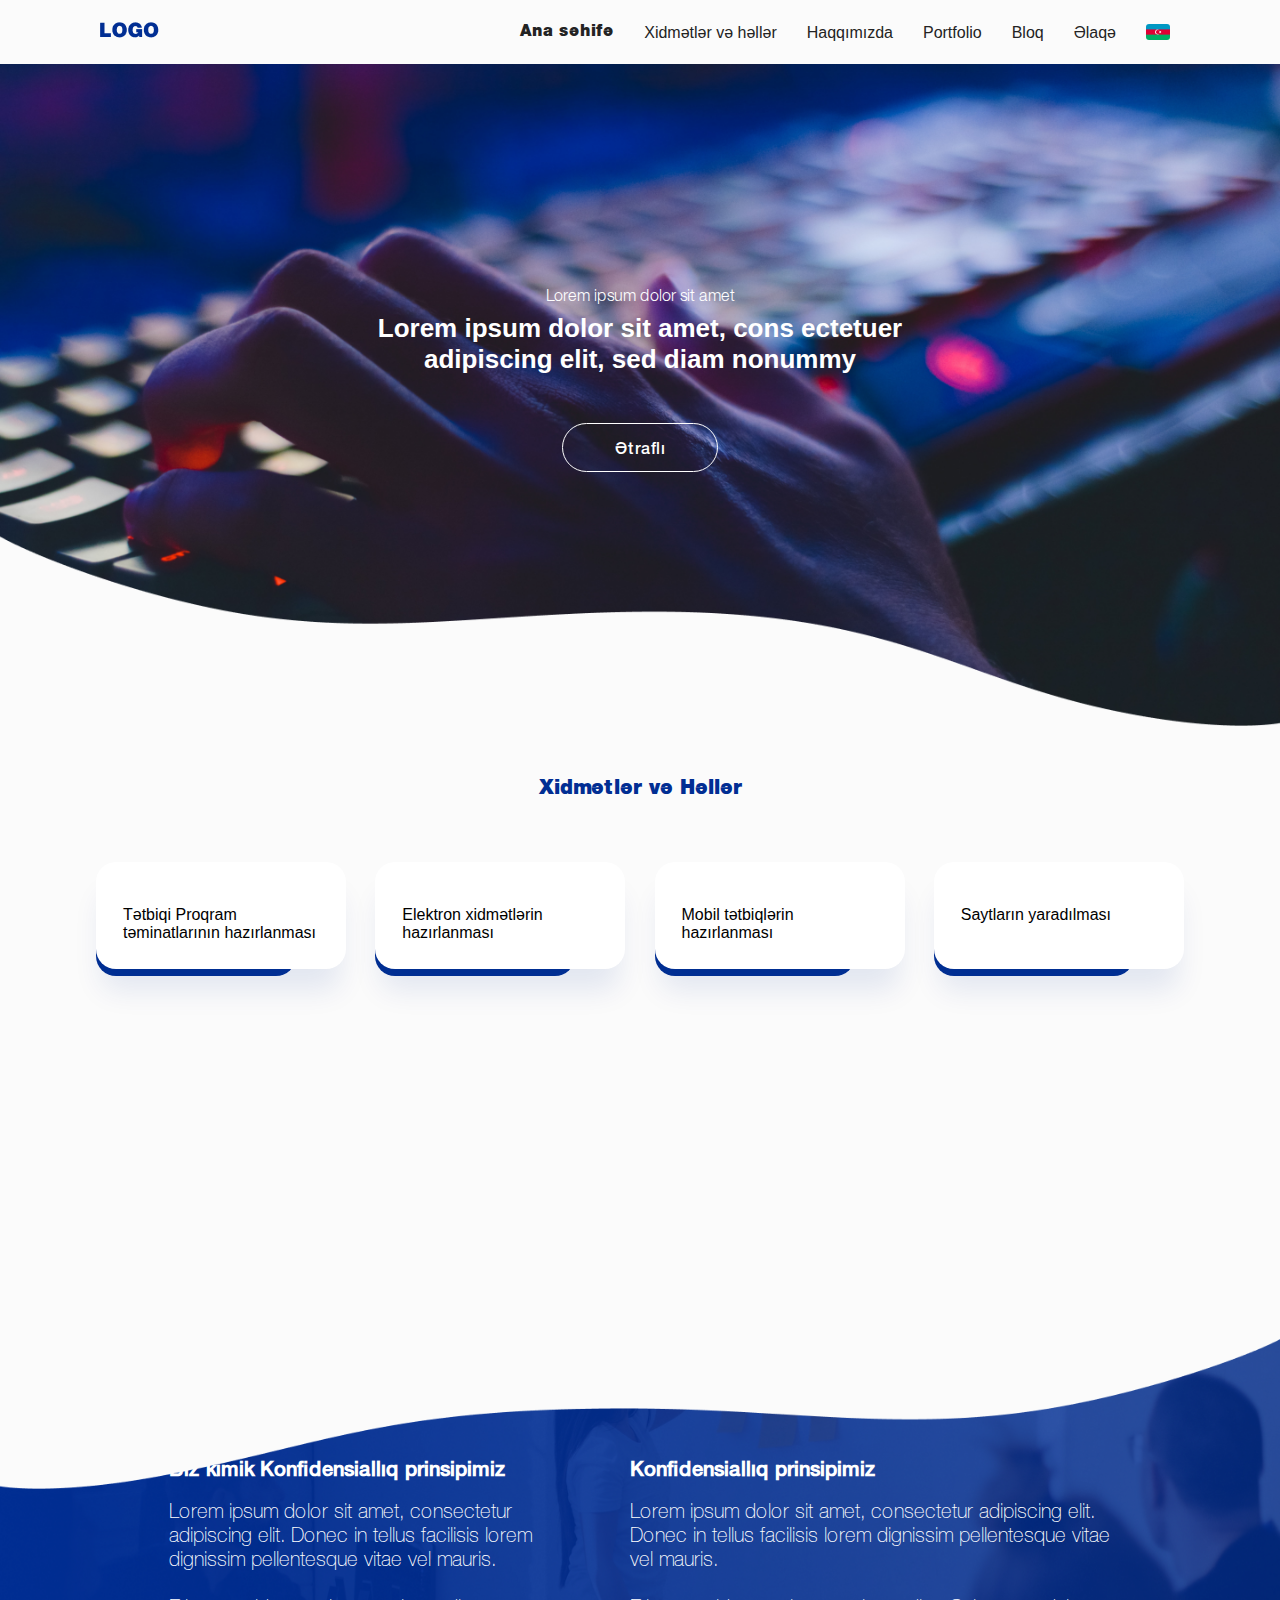
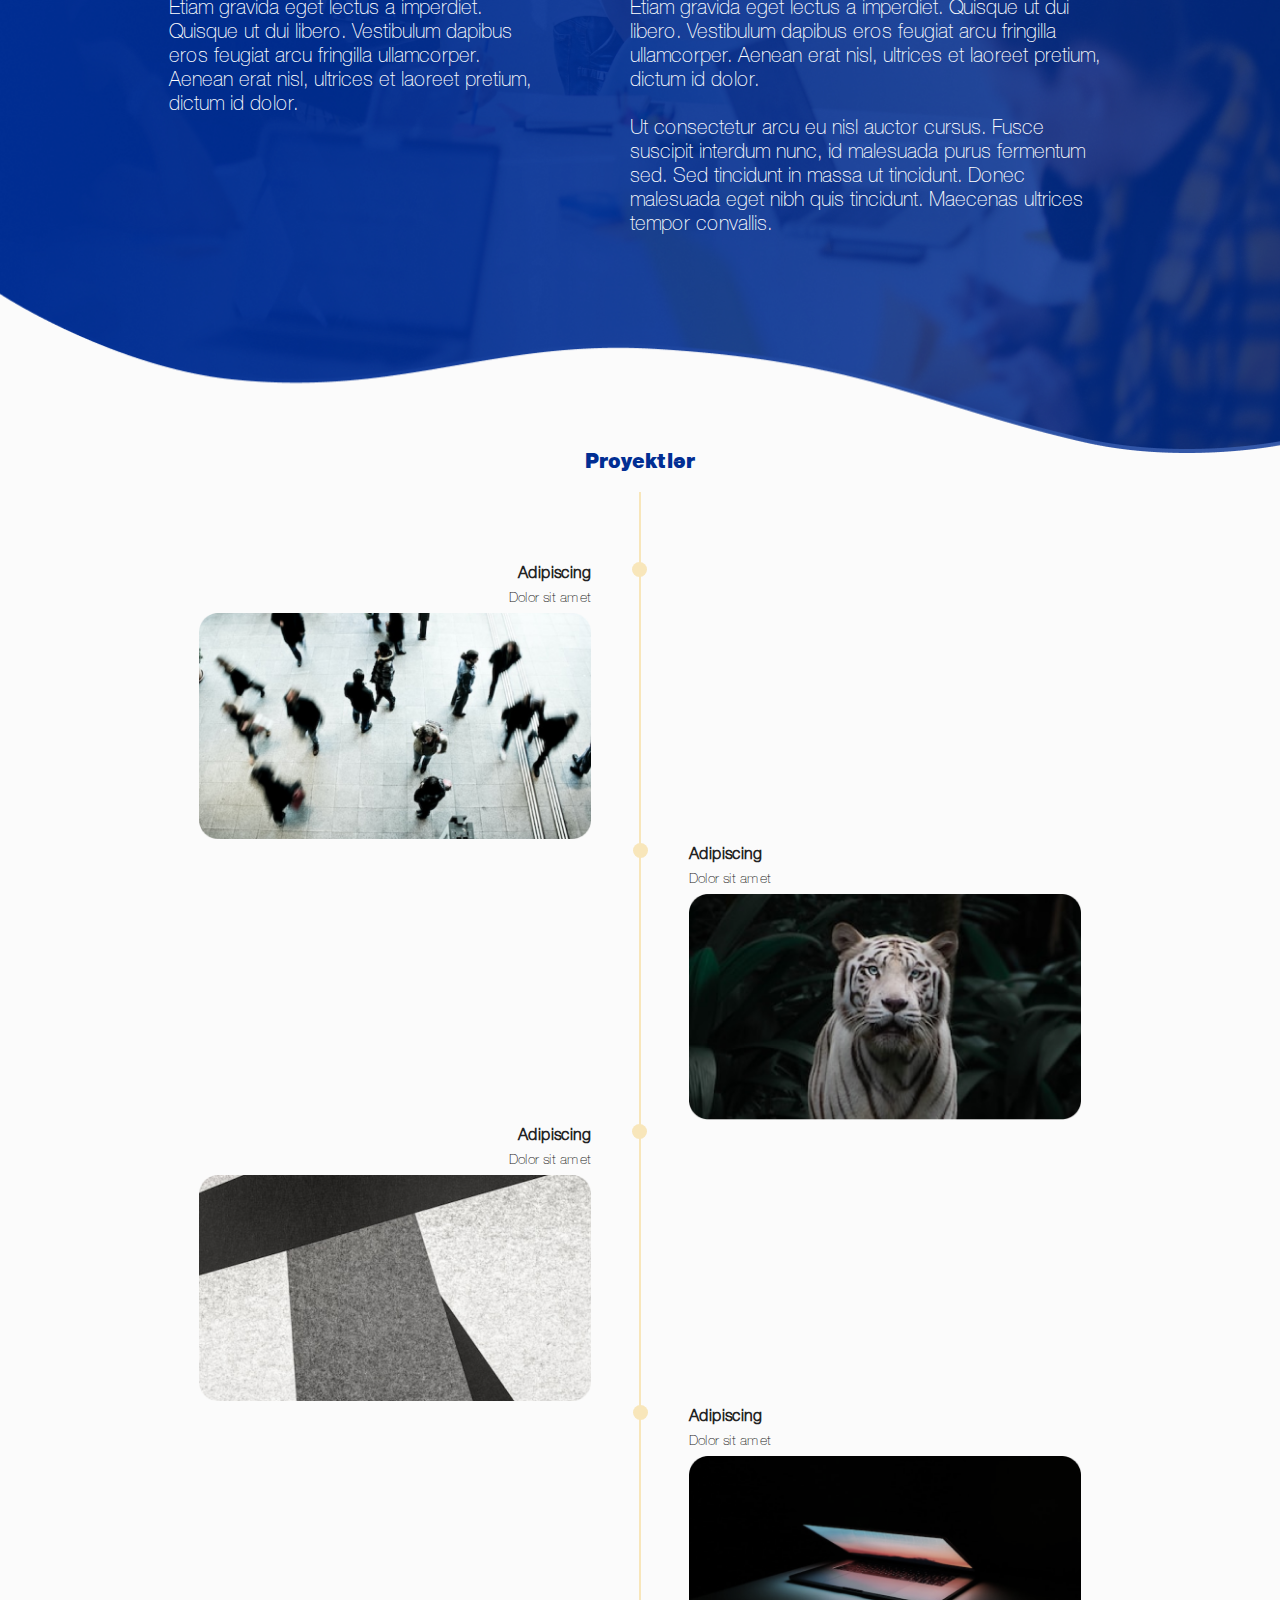
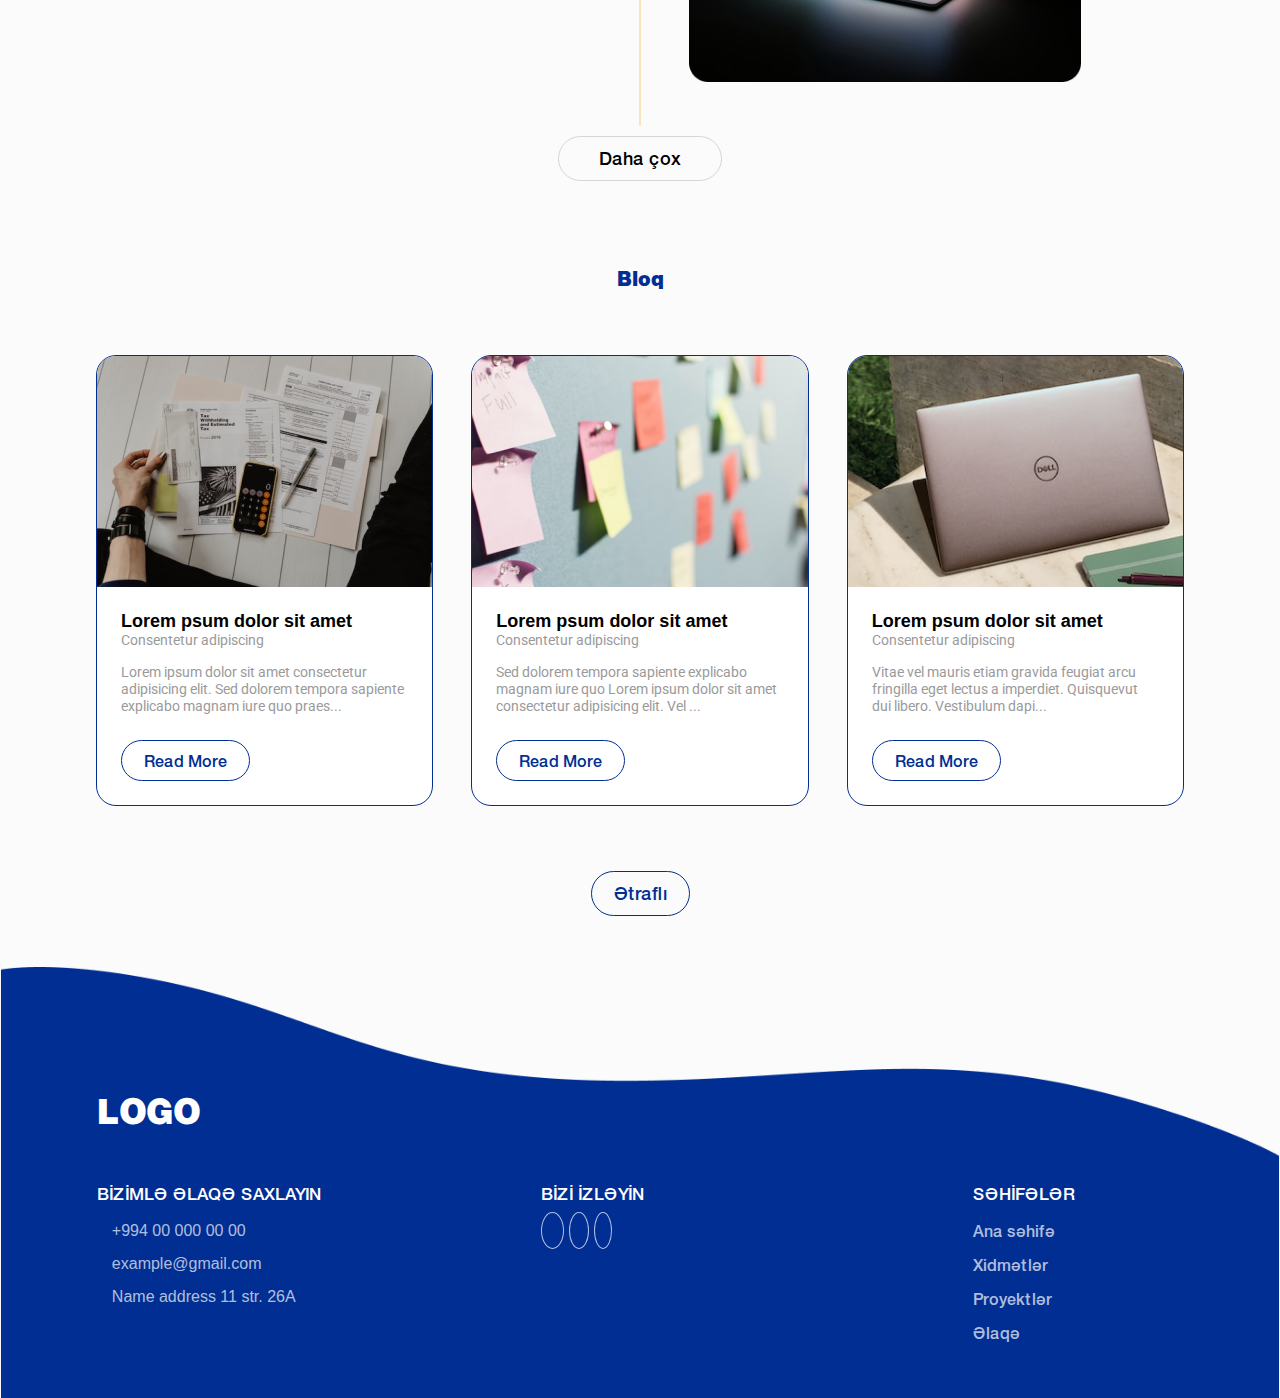
==== commit 5ba47932: "mobile nav design and add blog details page" ====
--- a/index.html
+++ b/index.html
@@ -304,9 +304,11 @@
                 obcaecati autem in, tempore inventore voluptas! Nemo, nulla quis
                 adipisci tempora id explicabo.
               </p>
-              <button onclick="readMore(this)" class="blogButton">
-                Read More
-              </button>
+              <a href="./blogDetails.html">
+                <button onclick="readMore(this)" class="blogButton">
+                  Read More
+                </button>
+              </a>
             </div>
           </div>
         </div>
@@ -328,9 +330,11 @@
                 autem. Repellat dignissimos molestiae quod error in vitae
                 quisquam ipsam, ducimus quidem voluptatum repellendus.
               </p>
-              <button onclick="readMore(this)" class="blogButton">
-                Read More
-              </button>
+              <a href="./blogDetails.html">
+                <button onclick="readMore(this)" class="blogButton">
+                  Read More
+                </button>
+              </a>
             </div>
           </div>
         </div>
@@ -350,9 +354,11 @@
                 lectus a imperdiet. Quisquevut dui libero. Vestibulum dapibus
                 eros feugiat arcu fringilla ullamcorper. Aenea dolor...
               </p>
-              <button onclick="readMore(this)" class="blogButton">
-                Read More
-              </button>
+              <a href="./blogDetails.html">
+                <button onclick="readMore(this)" class="blogButton">
+                  Read More
+                </button>
+              </a>
             </div>
           </div>
         </div>
@@ -372,9 +378,11 @@
                 lectus a imperdiet. Quisquevut dui libero. Vestibulum dapibus
                 eros feugiat arcu fringilla ullamcorper. Aenea dolor...
               </p>
-              <button onclick="readMore(this)" class="blogButton">
-                Read More
-              </button>
+              <a href="./blogDetails.html">
+                <button onclick="readMore(this)" class="blogButton">
+                  Read More
+                </button>
+              </a>
             </div>
           </div>
         </div>
@@ -394,9 +402,11 @@
                 lectus a imperdiet. Quisquevut dui libero. Vestibulum dapibus
                 eros feugiat arcu fringilla ullamcorper. Aenea dolor...
               </p>
-              <button id="readMore" onclick="readMore(this)" class="blogButton">
-                Read More
-              </button>
+              <a href="./blogDetails.html">
+                <button id="readMore" onclick="readMore(this)" class="blogButton">
+                  Read More
+                </button>
+              </a>
             </div>
           </div>
         </div>
@@ -416,9 +426,11 @@
                 lectus a imperdiet. Quisquevut dui libero. Vestibulum dapibus
                 eros feugiat arcu fringilla ullamcorper. Aenea dolor...
               </p>
-              <button onclick="readMore(this)" class="blogButton">
-                Read More
-              </button>
+              <a href="./blogDetails.html">
+                <button onclick="readMore(this)" class="blogButton">
+                  Read More
+                </button>
+              </a>
             </div>
           </div>
         </div>
--- a/style.css
+++ b/style.css
@@ -155,7 +155,8 @@
   font-size: 26px;
 }
 .sec1Texts button {
-  font-size: 18px;
+  font-family: "helvetica500";
+  font-size: 16px;
   padding: 14px 52px;
   background-color: transparent;
   color: #fff;
@@ -739,3 +740,48 @@
   cursor: pointer;
   transition: 0.3s;
 }
+
+.blogDetailContainer {
+  margin-top: 100px;
+  margin-bottom: 150px;
+}
+.blogDetailHeader {
+  text-align: center;
+}
+.blogDetailHeader h1 {
+  font-family: "helvetica500";
+  text-transform: uppercase;
+  margin-bottom: 18px;
+  line-height: 20px;
+  font-weight: 500;
+  font-size: 25px;
+  line-height: 20px;
+  color: #002f93;
+}
+.blogDetailContent {
+  margin-top: 50px !important;
+  width: 100%;
+  margin: 0 auto;
+  display: flex;
+  justify-content: space-between;
+}
+.blogDetailContent .leftSide {
+  width: 30%;
+}
+.leftSide .leftImg img {
+  width: 100%;
+  height: 100%;
+  border-radius: 20px;
+}
+.blogDetailContent .rightSide {
+  width: 60%;
+  display: flex;
+  justify-content: center;
+  align-items: center;
+}
+.blogDetailContent .rightSide p {
+  font-family: "helvetica300";
+  font-weight: 300;
+  font-size: 16px;
+  line-height: 19px;
+}
--- a/responsive.css
+++ b/responsive.css
@@ -5,7 +5,23 @@
   list-style: none;
   text-decoration: none;
 }
-
+@font-face {
+  font-family: "helvetica100";
+  src: url("./HelveticaNeue/HelveticaNeue-Thin.woff2") format("woff");
+}
+@font-face {
+  font-family: "helvetica300";
+  src: url("./HelveticaNeue/HelveticaNeue-Light.woff2") format("woff");
+}
+@font-face {
+  font-family: "helvetica500";
+  src: url("./HelveticaNeue/HelveticaNeue-Medium.woff2") format("woff");
+  font-weight: 500;
+}
+@font-face {
+  font-family: "helvetica900";
+  src: url("./HelveticaNeue/HelveticaNeue-Black.woff2") format("woff");
+}
 @media screen and (max-width: 1803px) {
   .ProjectLeft .first {
     width: 40%;
@@ -140,13 +156,7 @@
     width: 13px;
     height: 13px;
   }
-  /* .ProjectLeft .first {
-    width: 40.2%;
-  }
-  .ProjectRight .second {
-    width: 40.2%;
-  }
-  */
+
   .ProjectLeft .first::after {
     right: -14%;
   }
@@ -171,15 +181,15 @@
     margin-right: 30px;
   }
 }
-
+@media screen and (max-width: 1182px) {
+  .ProjectLeft .first::after {
+    right: -14.3%;
+  }
+  .ProjectRight .second::after {
+    left: -14.3%;
+  }
+}
 @media screen and (max-width: 1162px) {
-  /* .ProjectLeft .first {
-      width: 40.2%;
-    }
-    .ProjectRight .second {
-      width: 40.2%;
-    }
-    */
   .ProjectLeft .first::after {
     right: -14.3%;
   }
@@ -348,23 +358,34 @@
     width: 100%;
     top: 64px;
     left: -100%;
-    /* background-color: #012e93; */
-    background-color: #fff;
+    background-color: #012e93;
     height: 100vh;
     padding-top: 30px;
     padding-left: 80px;
     transition: 0.4s;
+    display: flex;
+    flex-direction: column;
+    align-items: center;
   }
   .mobileNav.navActive {
     left: 0;
   }
   .mobileNav a {
-    color: #000;
+    color: #fff;
     font-size: 16px;
+    font-family: "helvetica500";
   }
   .mobileNav li {
-    margin-bottom: 2px;
-    padding: 5px 0;
+    margin-bottom: 7px;
+    padding: 8px 5px;
+    text-align: center;
+    background-color: rgb(40, 142, 226);
+    opacity: 0.8;
+    border-radius: 20px;
+    width: 80%;
+  }
+  .mobiledropdown li {
+    background-color: #fff;
   }
 
   .mobilehas-dropdown {
@@ -397,35 +418,33 @@
   .mobiledropdown {
     position: absolute;
     background-color: #fff;
-    padding: 2px 7px;
+    padding: 2px 12px;
     top: 10px;
-    left: -1%;
+    left: -5%;
     border: 1px solid #012e93;
     border-radius: 10px;
     opacity: 0;
     visibility: hidden;
-    /* opacity: 1;
-    visibility: visible; */
     transition: 0.4s;
     z-index: 99;
   }
   .mobileshowDropdown {
-    top: 25px;
-    left: -1%;
+    top: 30px;
+    left: -5%;
     opacity: 1;
     visibility: visible;
   }
   .mobiledropdown li:nth-child(1) {
     margin: 1px 0;
   }
-  /* .dropdown li:nth-child(2) {
-    margin-bottom: 2px;
-  } */
+  .mobiledropdown li:nth-child(2) {
+    padding-bottom: 2px;
+  }
 }
 
 @media screen and (max-width: 990px) {
   .mobileNav {
-    padding-top: 2%;
+    padding-top: 5%;
     padding-left: 4%;
   }
   header {
@@ -466,8 +485,17 @@
   }
 }
 @media screen and (max-width: 800px) {
+  .mobileNav {
+    padding-top: 10%;
+    padding-left: 4%;
+  }
+  .mobileNav li {
+    margin-bottom: 10px;
+    padding: 8px 0;
+    width: 80%;
+  }
   .barActive .bar1 {
-    transform: rotate(-45deg) translate(-12px, 6px);
+    transform: rotate(-45deg) translate(-11px, 5px);
   }
   .barActive .bar2 {
     opacity: 0;
@@ -673,6 +701,15 @@
 }
 
 @media screen and (max-width: 600px) {
+  .mobileNav {
+    padding-top: 12%;
+    padding-left: 4%;
+  }
+  .mobileNav li {
+    margin-bottom: 12px;
+    padding: 8px 0;
+    width: 80%;
+  }
   .sec2Content .box {
     width: 75%;
   }
@@ -711,6 +748,15 @@
 }
 
 @media screen and (max-width: 600px) {
+  .mobileNav {
+    padding-top: 17%;
+    padding-left: 3%;
+  }
+  .mobileNav li {
+    margin-bottom: 12px;
+    padding: 6px 0;
+    width: 70%;
+  }
   .section1 {
     height: 350px;
     margin-top: 1px !important;
@@ -831,6 +877,15 @@
   min-height: 1000px;
 }
 @media screen and (max-width: 369px) {
+  .mobileNav {
+    padding-top: 17%;
+    padding-left: 3%;
+  }
+  .mobileNav li {
+    margin-bottom: 10px;
+    padding: 6px 0;
+    width: 80%;
+  }
   .sec2Content .box:nth-child(1) {
     padding-bottom: 30px;
   }
@@ -872,3 +927,73 @@
     min-height: 1100px;
   }
 }
+
+/* BlogDetails Page Responsive */
+
+@media screen and (max-width: 1216px) {
+  .blogDetailContent .leftSide {
+    width: 40%;
+  }
+  .blogDetailContent .rightSide {
+    width: 55%;
+  }
+}
+@media screen and (max-width: 1216px) {
+  .blogDetailContent {
+    align-items: center;
+  }
+}
+@media screen and (max-width: 840px) {
+  .blogDetailContent .leftSide {
+    width: 50%;
+  }
+  .blogDetailContent .rightSide {
+    width: 43%;
+  }
+}
+@media screen and (max-width: 768px) {
+  .blogDetailHeader h1 {
+    line-height: 30px;
+    font-size: 23px;
+  }
+  .blogDetailContainer {
+    margin-top: 50px;
+    margin-bottom: 100px;
+  }
+  .blogDetailContent {
+    flex-direction: column;
+  }
+  .blogDetailContent .leftSide {
+    width: 60%;
+    margin-bottom: 30px;
+  }
+  .blogDetailContent .rightSide {
+    width: 60%;
+  }
+  .blogDetailContent {
+    margin-top: 30px !important;
+  }
+}
+
+@media screen and (max-width: 700px) {
+  .blogDetailContent .leftSide {
+    width: 80%;
+  }
+  .blogDetailContent .rightSide {
+    width: 90%;
+  }
+}
+@media screen and (max-width: 500px) {
+  .blogDetailContent .leftSide {
+    width: 90%;
+  }
+}
+
+@media screen and (max-width: 500px) {
+  .blogDetailContent .leftSide {
+    width: 100%;
+  }
+  .blogDetailContent .rightSide {
+    width: 100%;
+  }
+}
